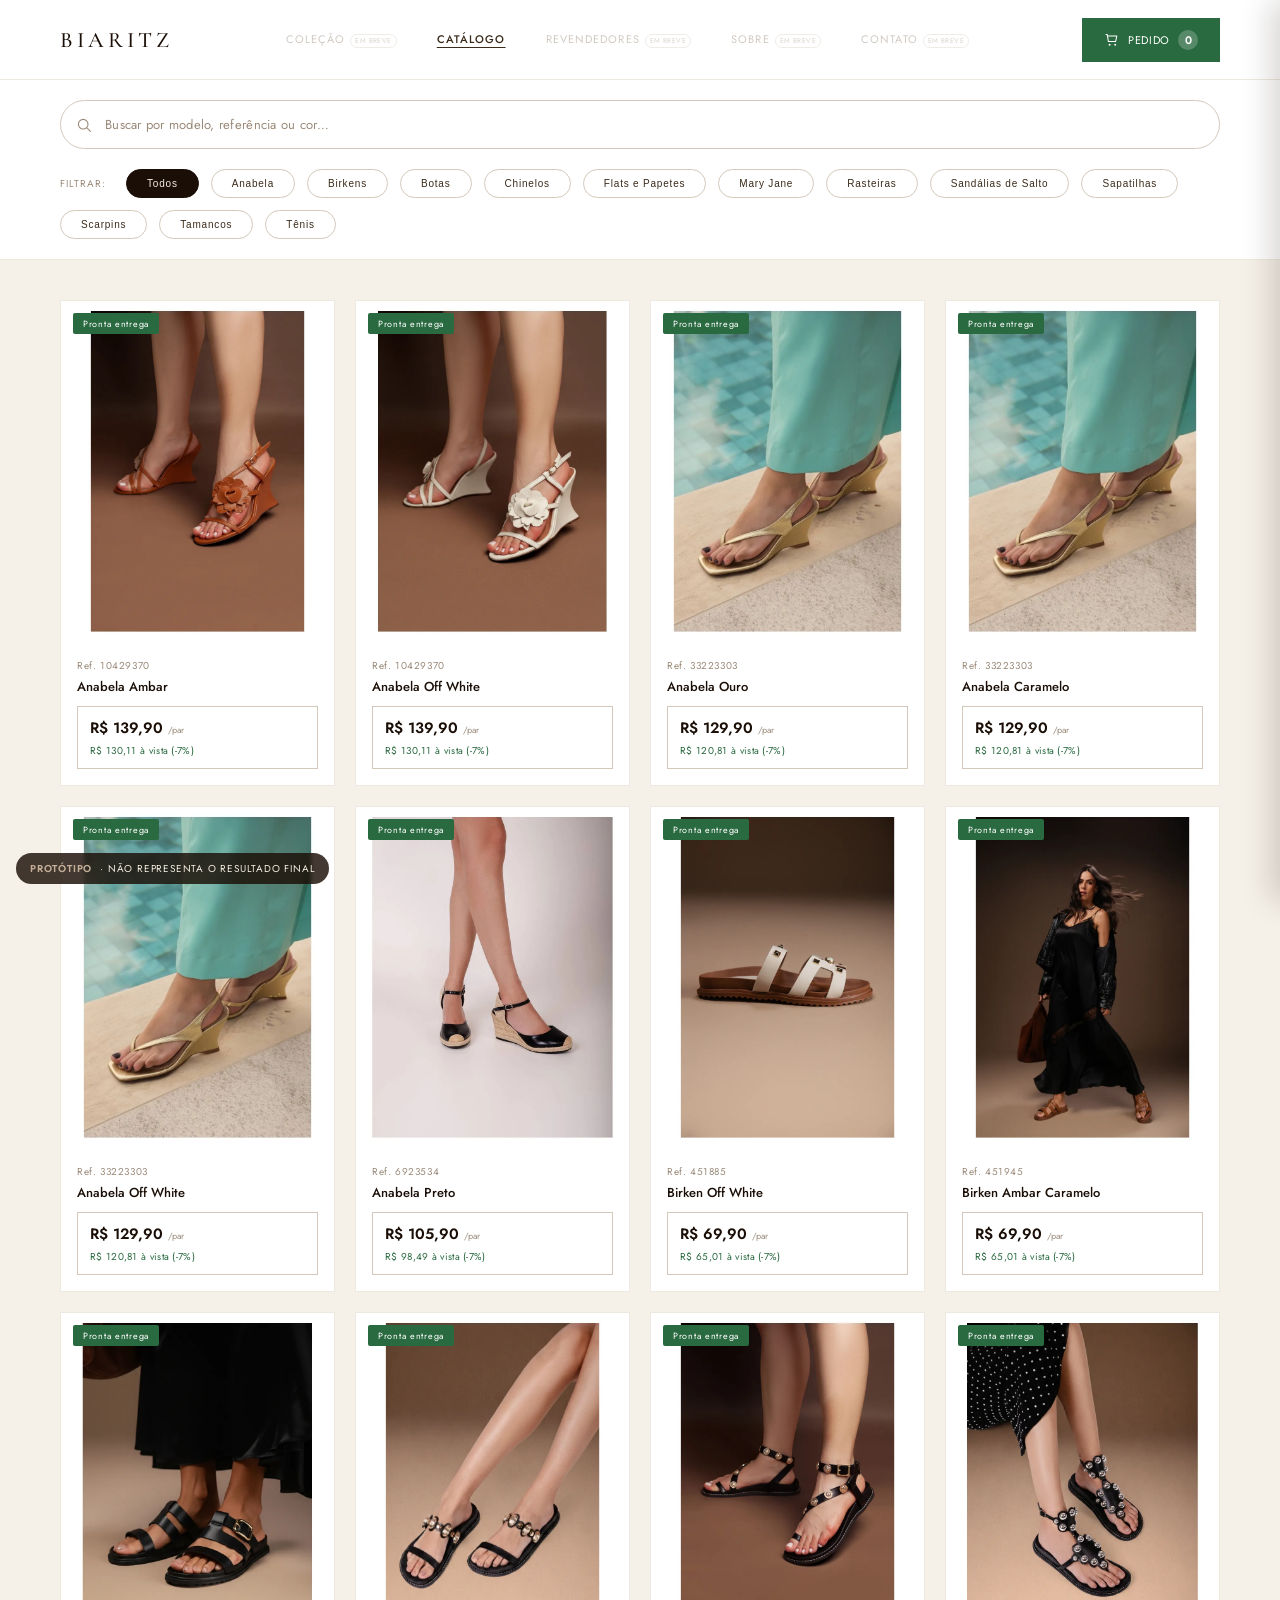
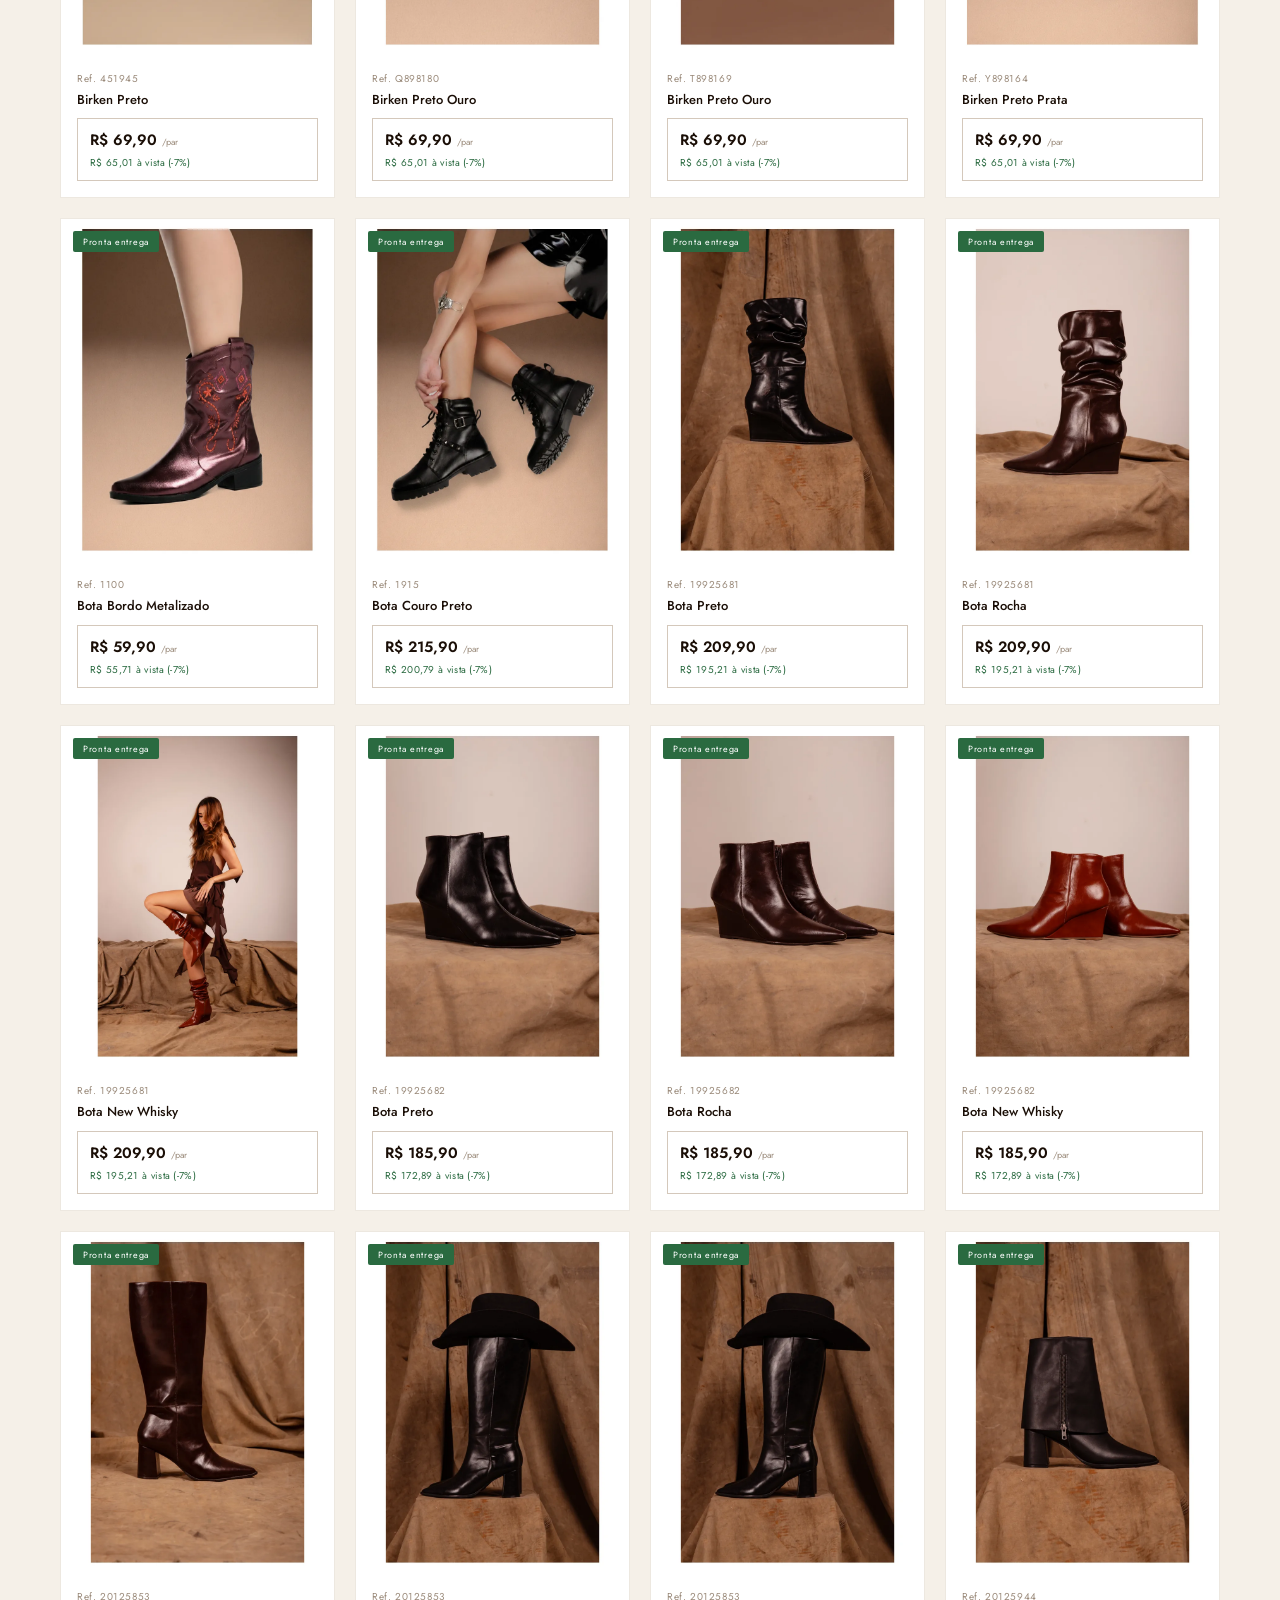
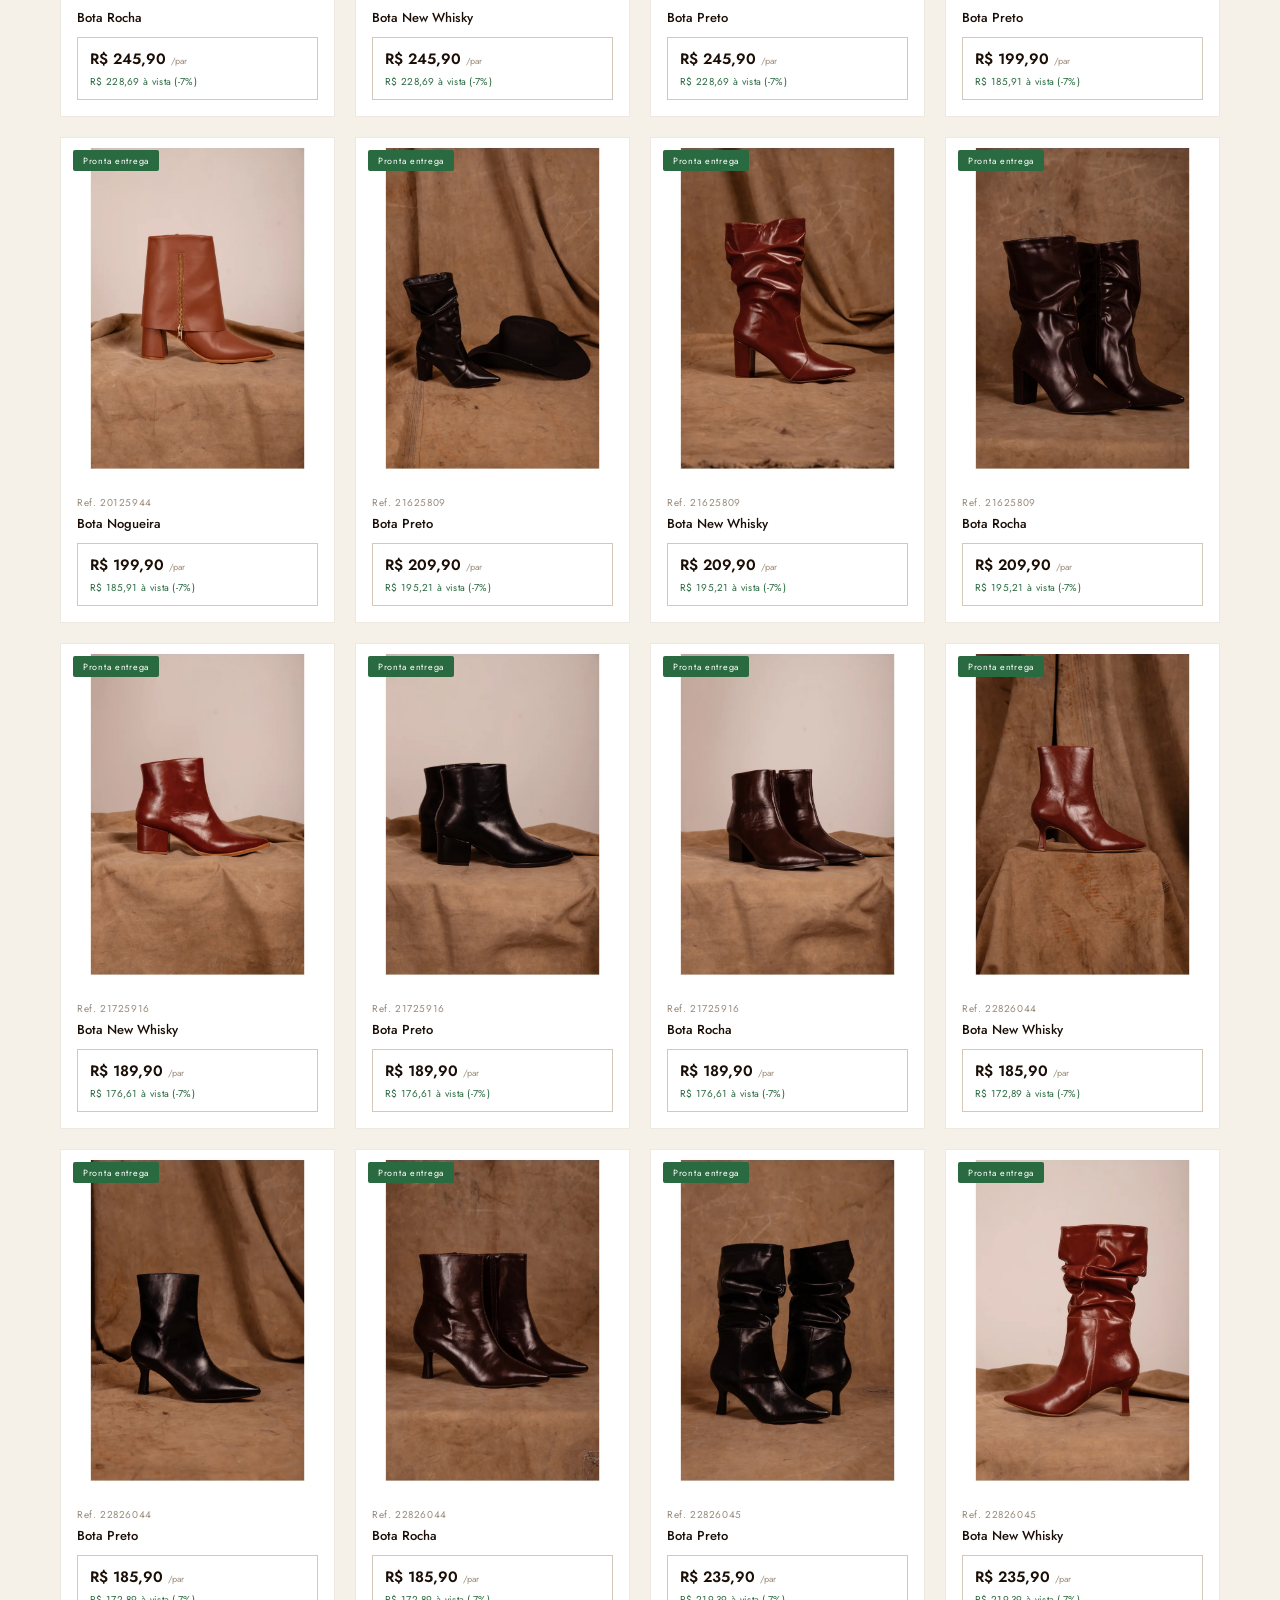
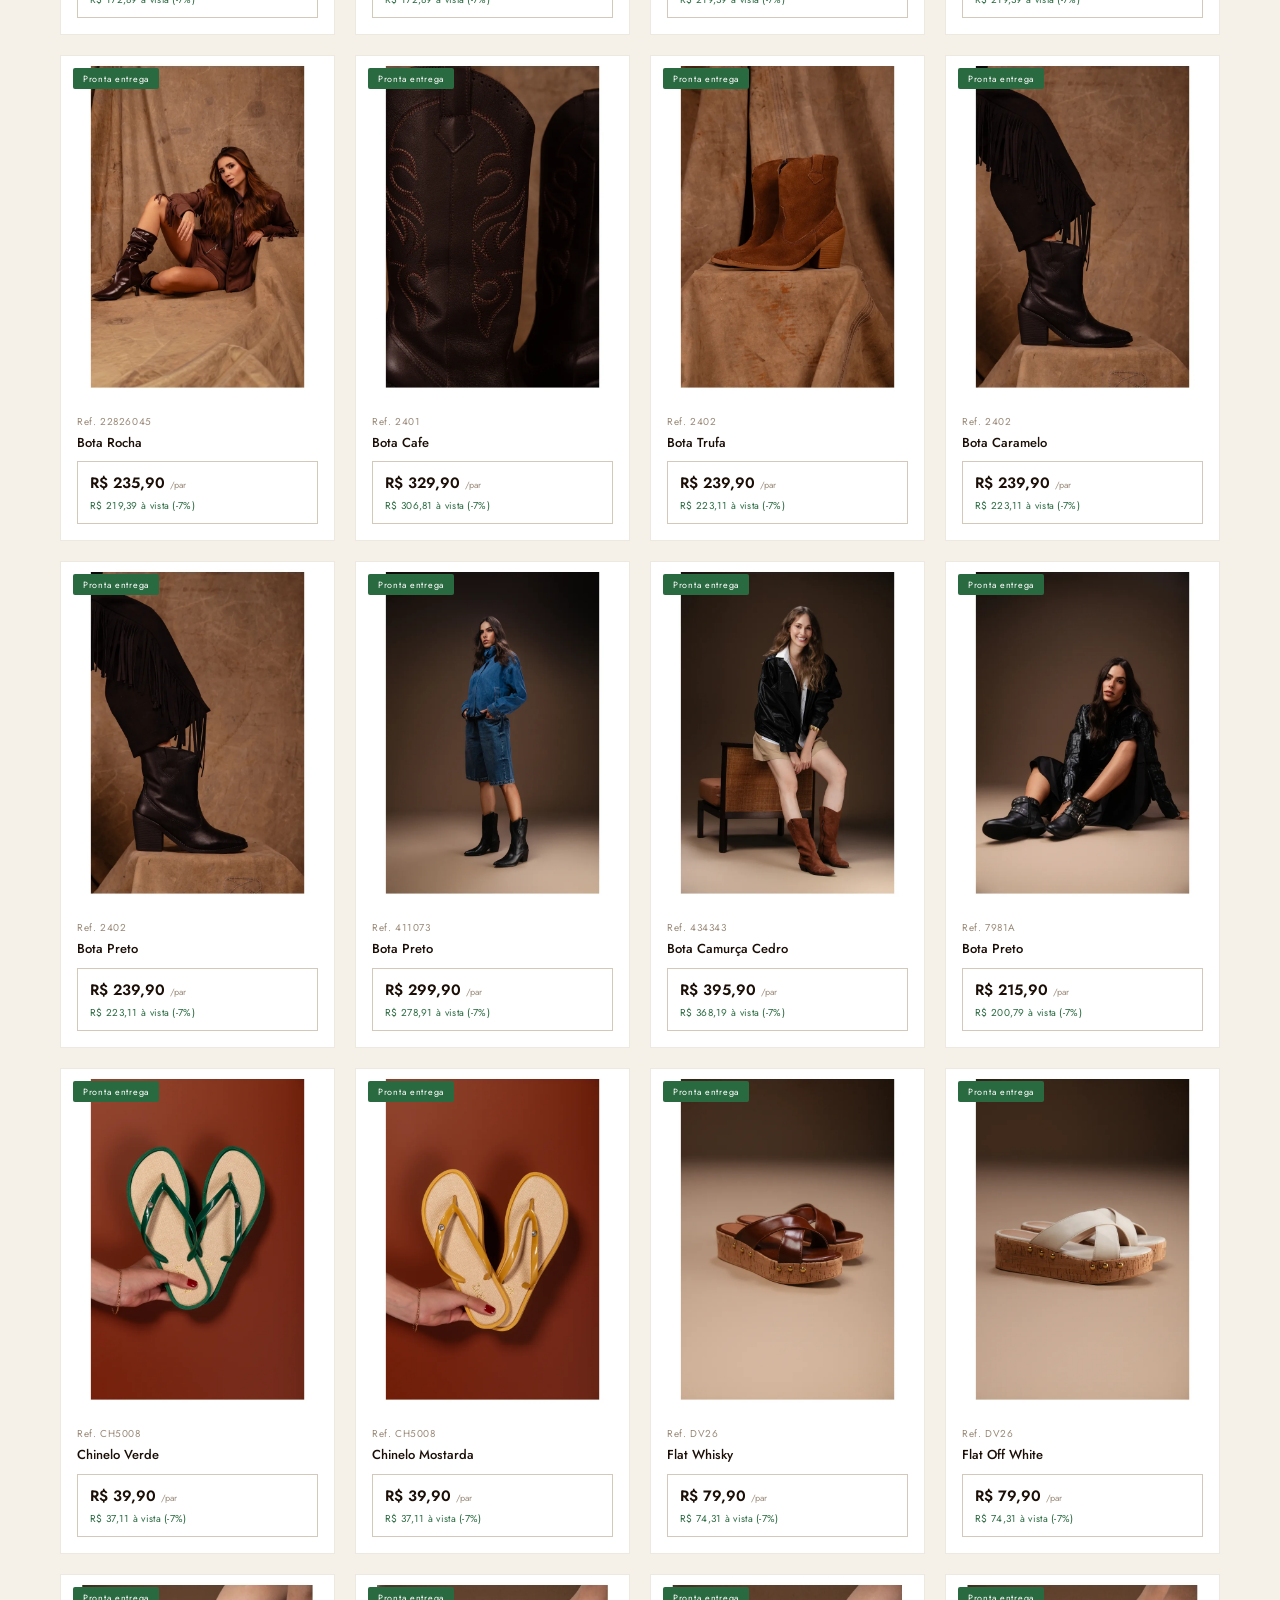
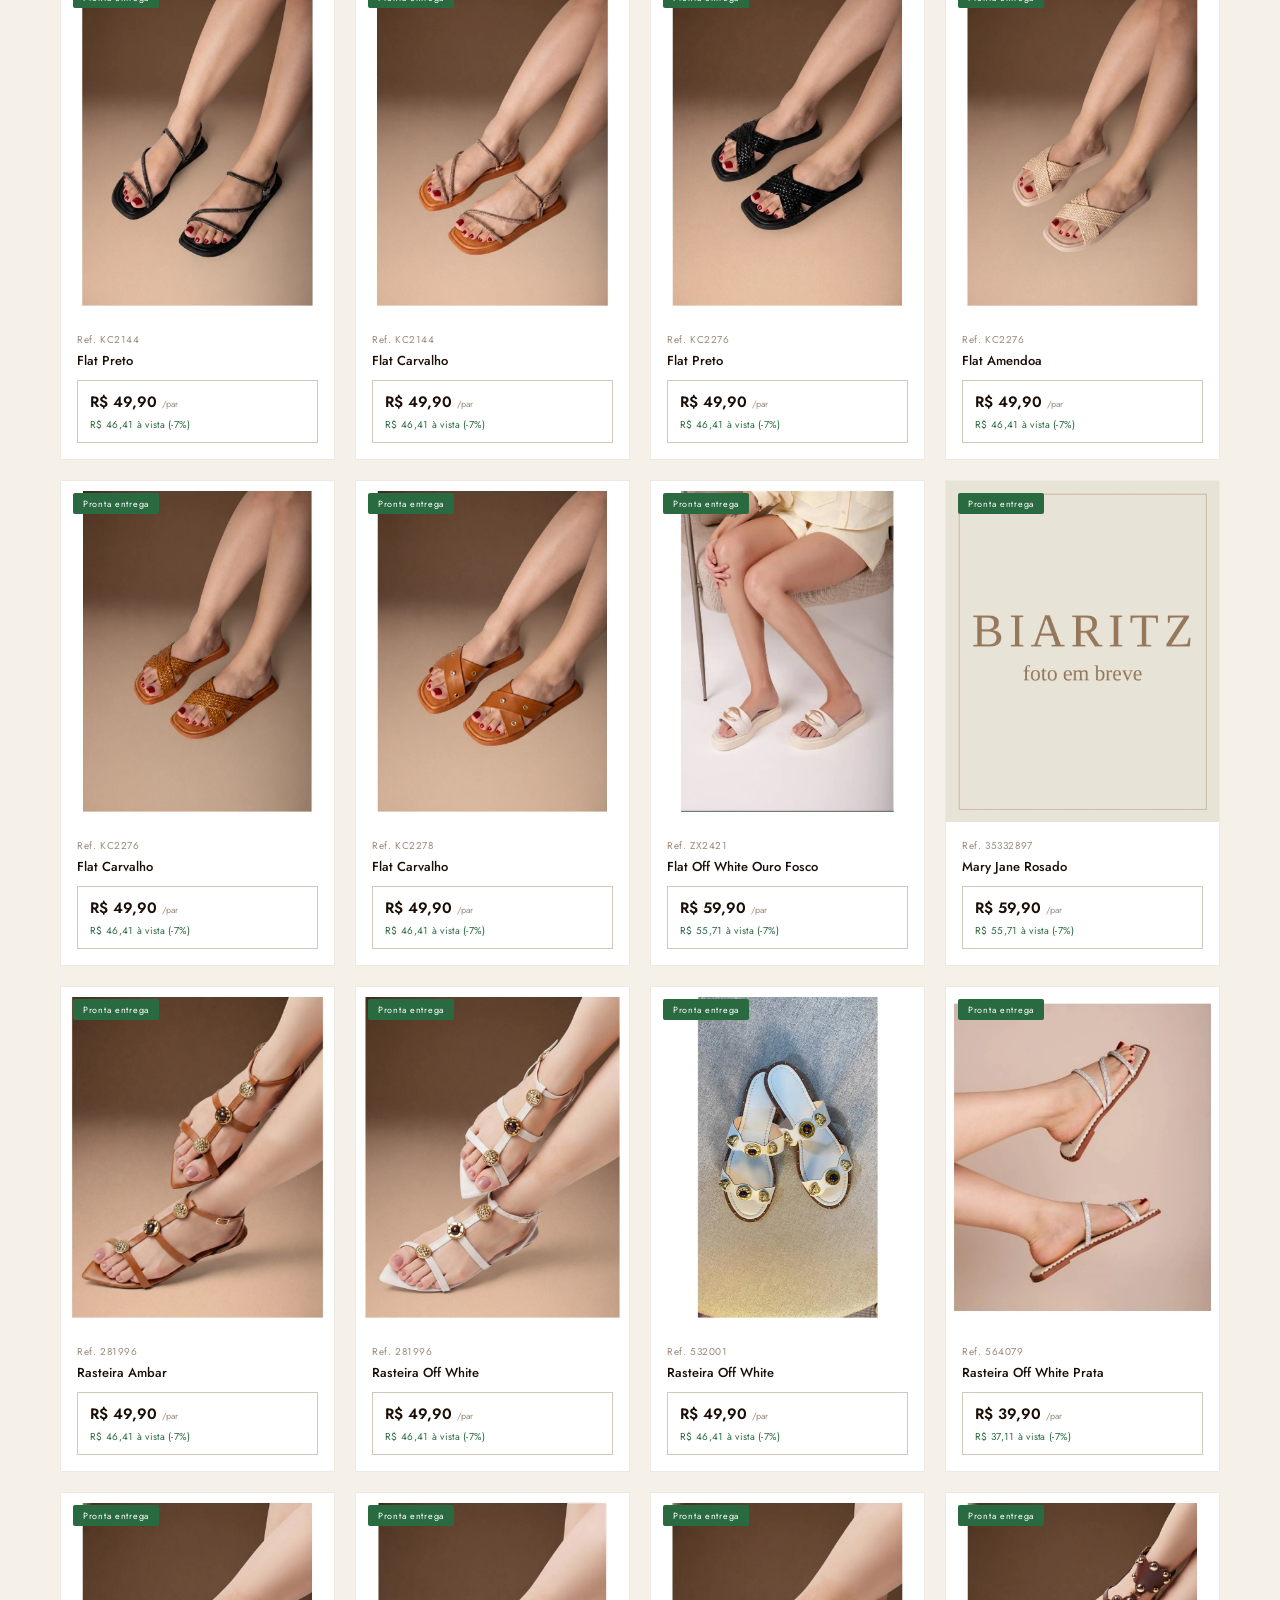
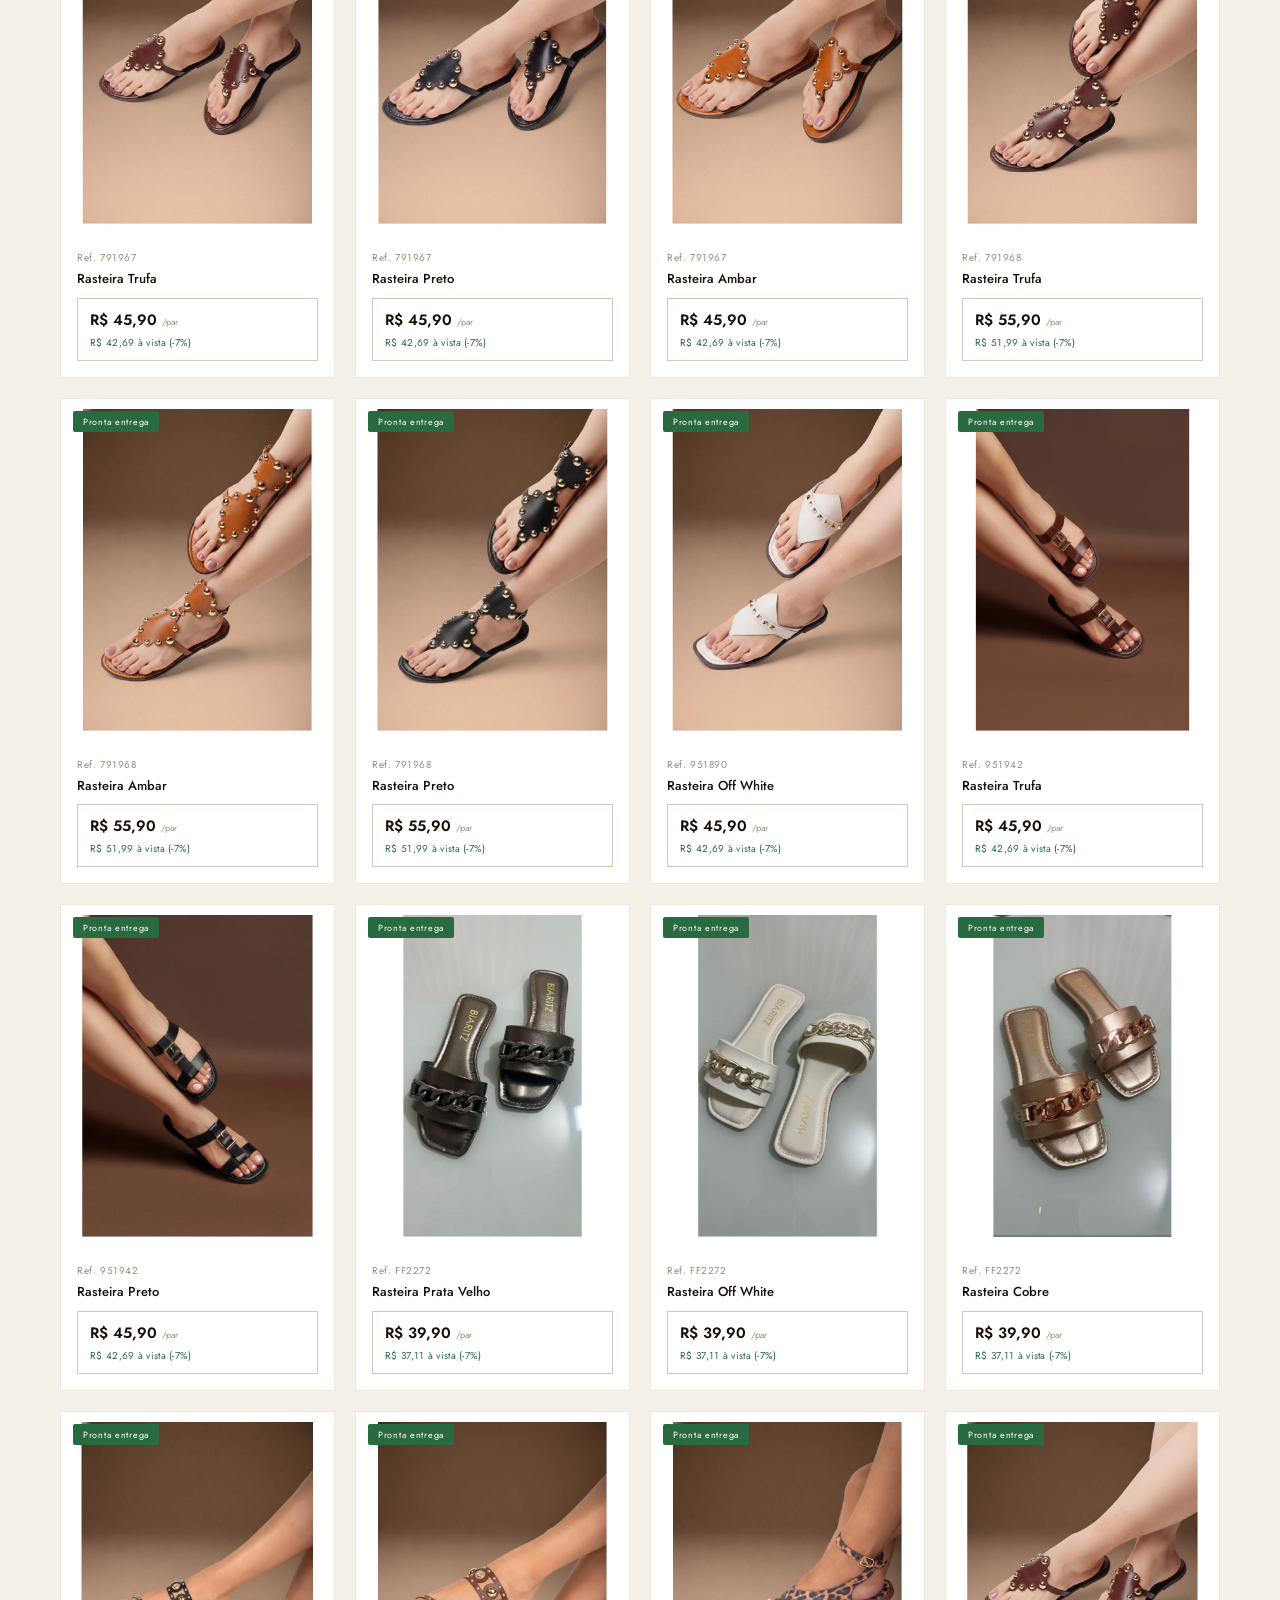
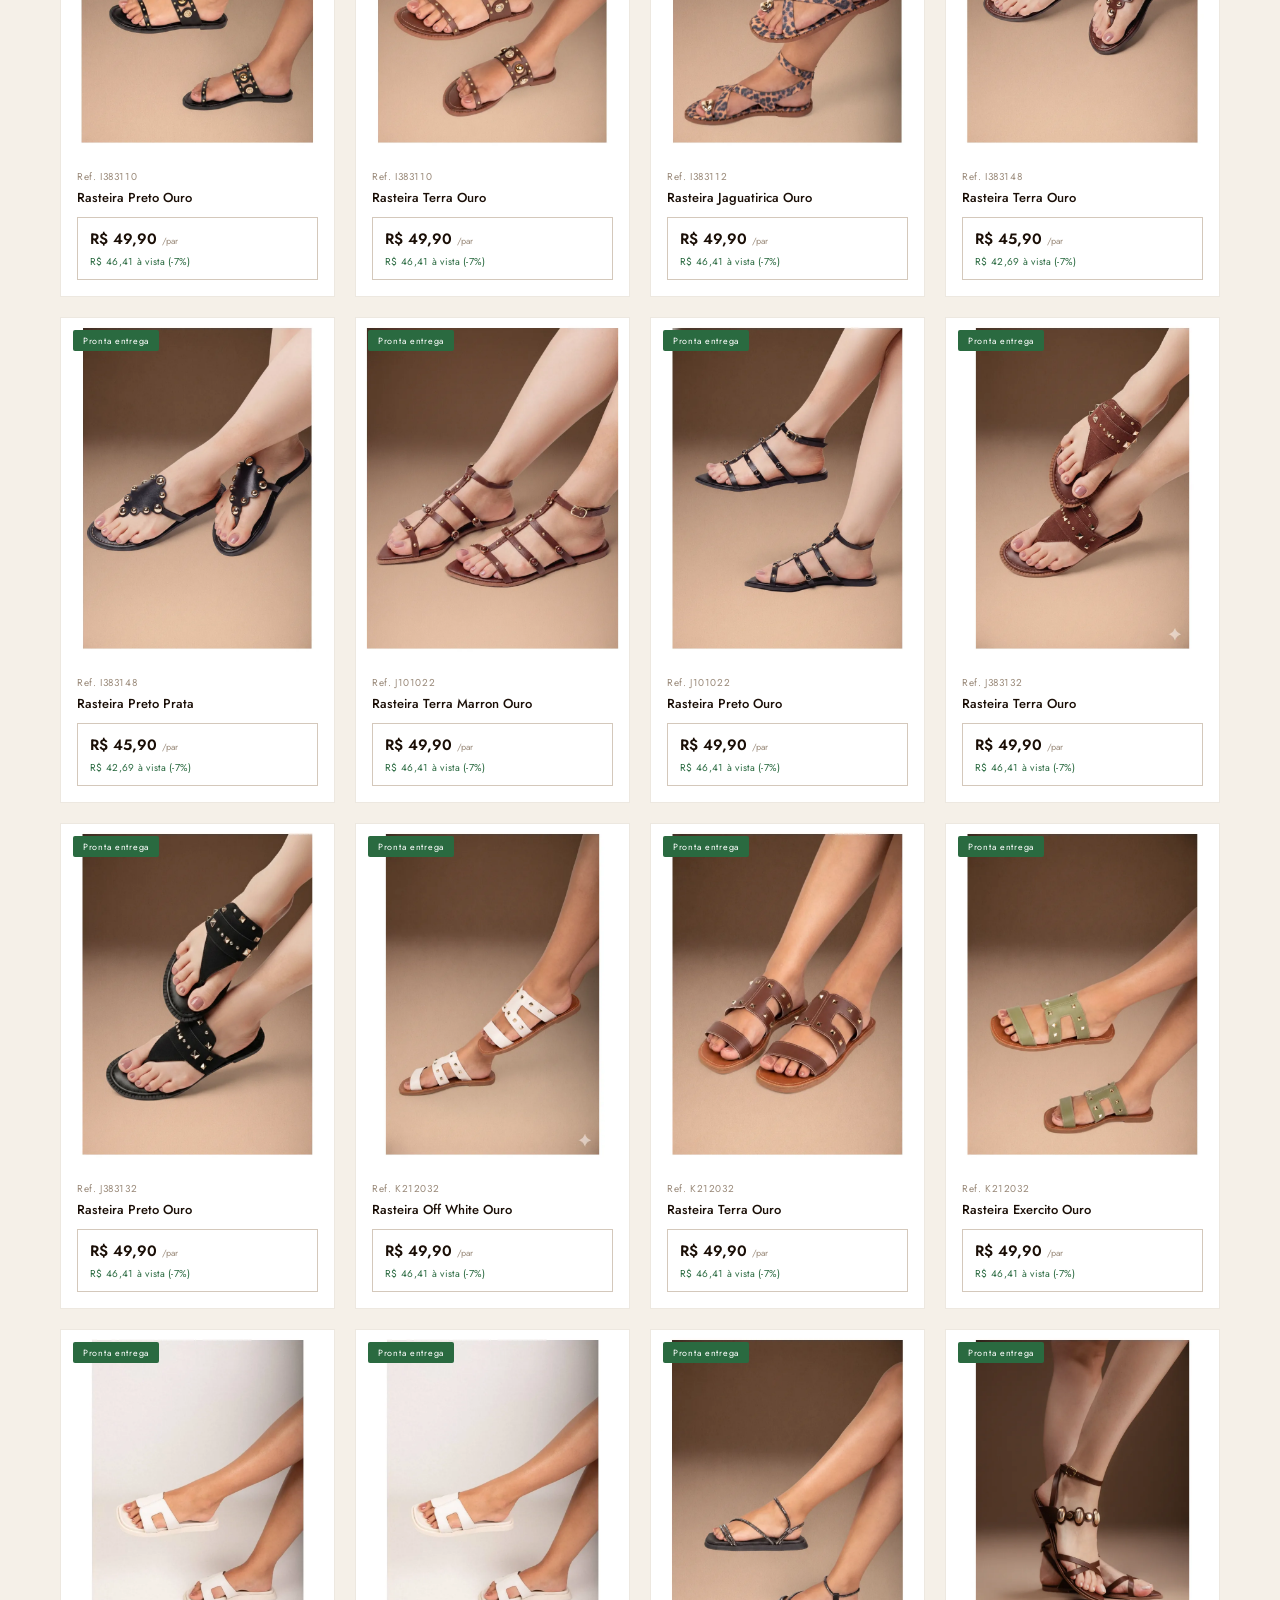
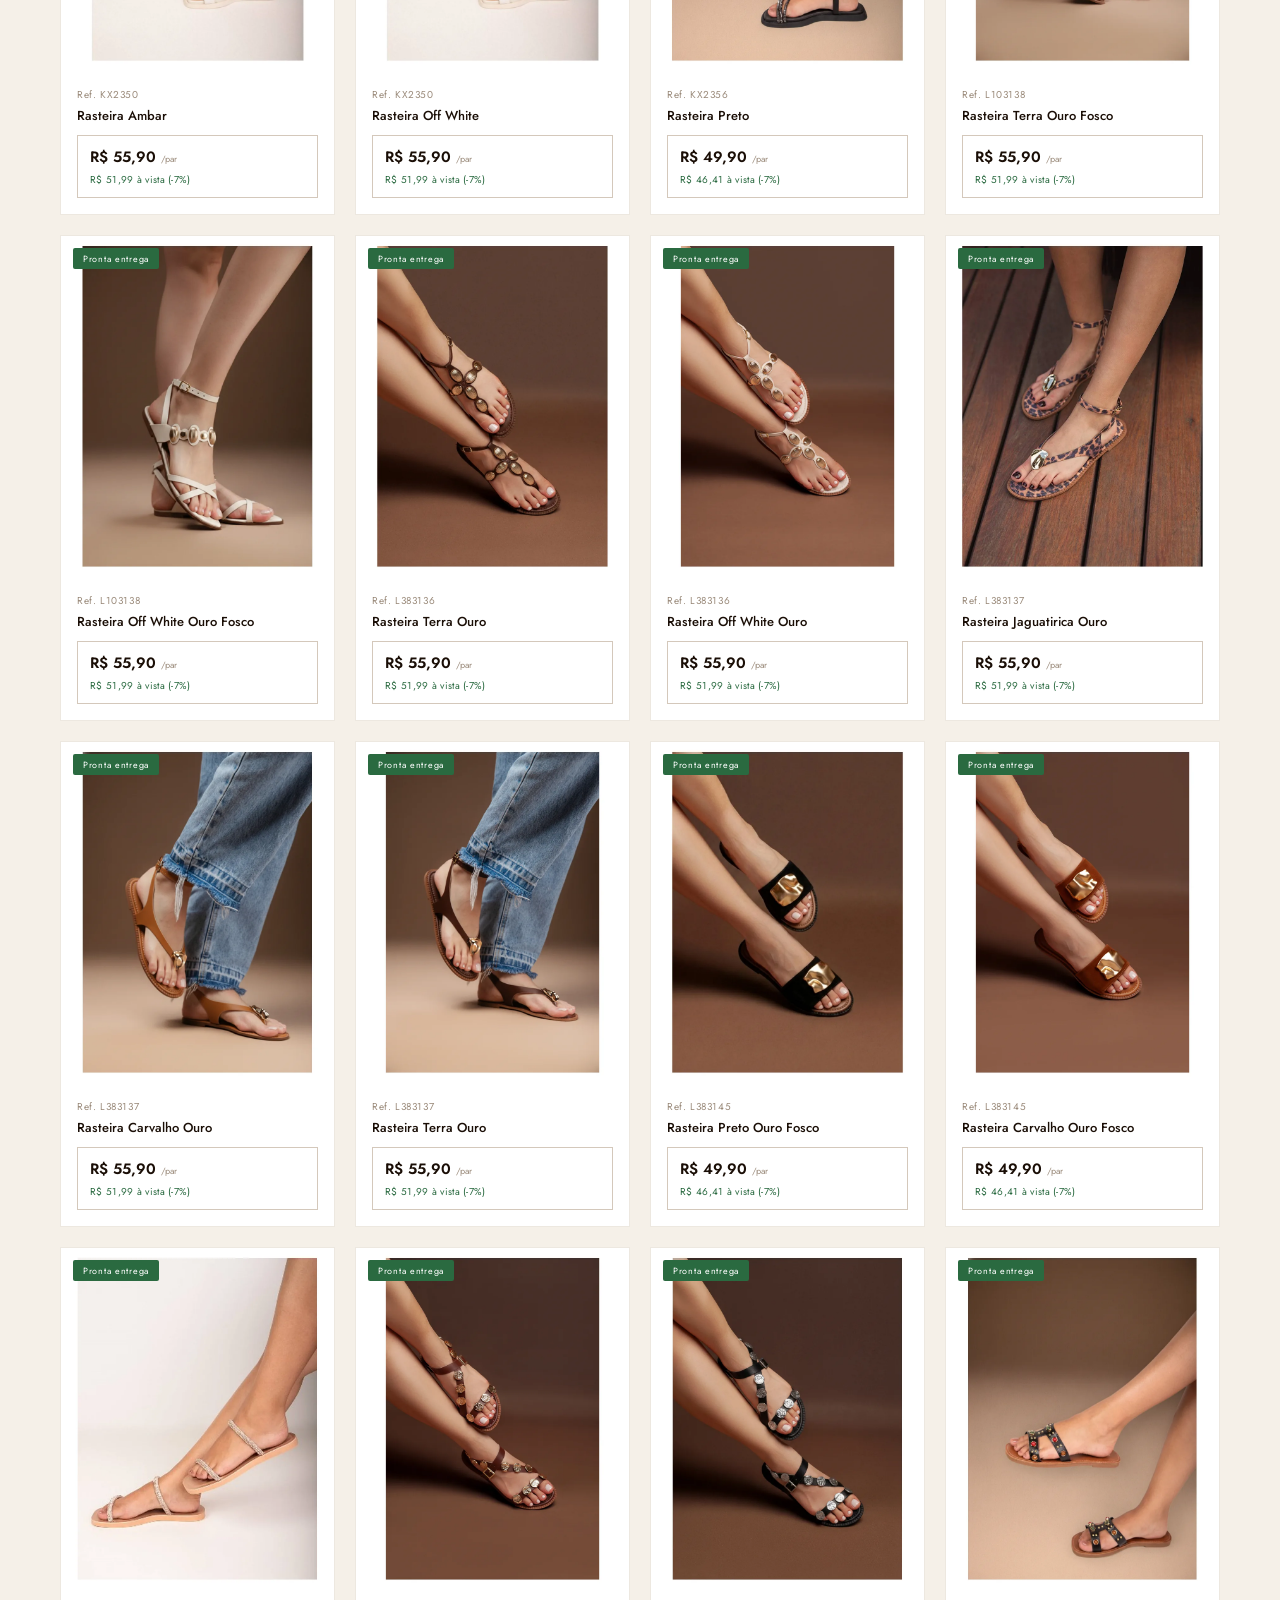
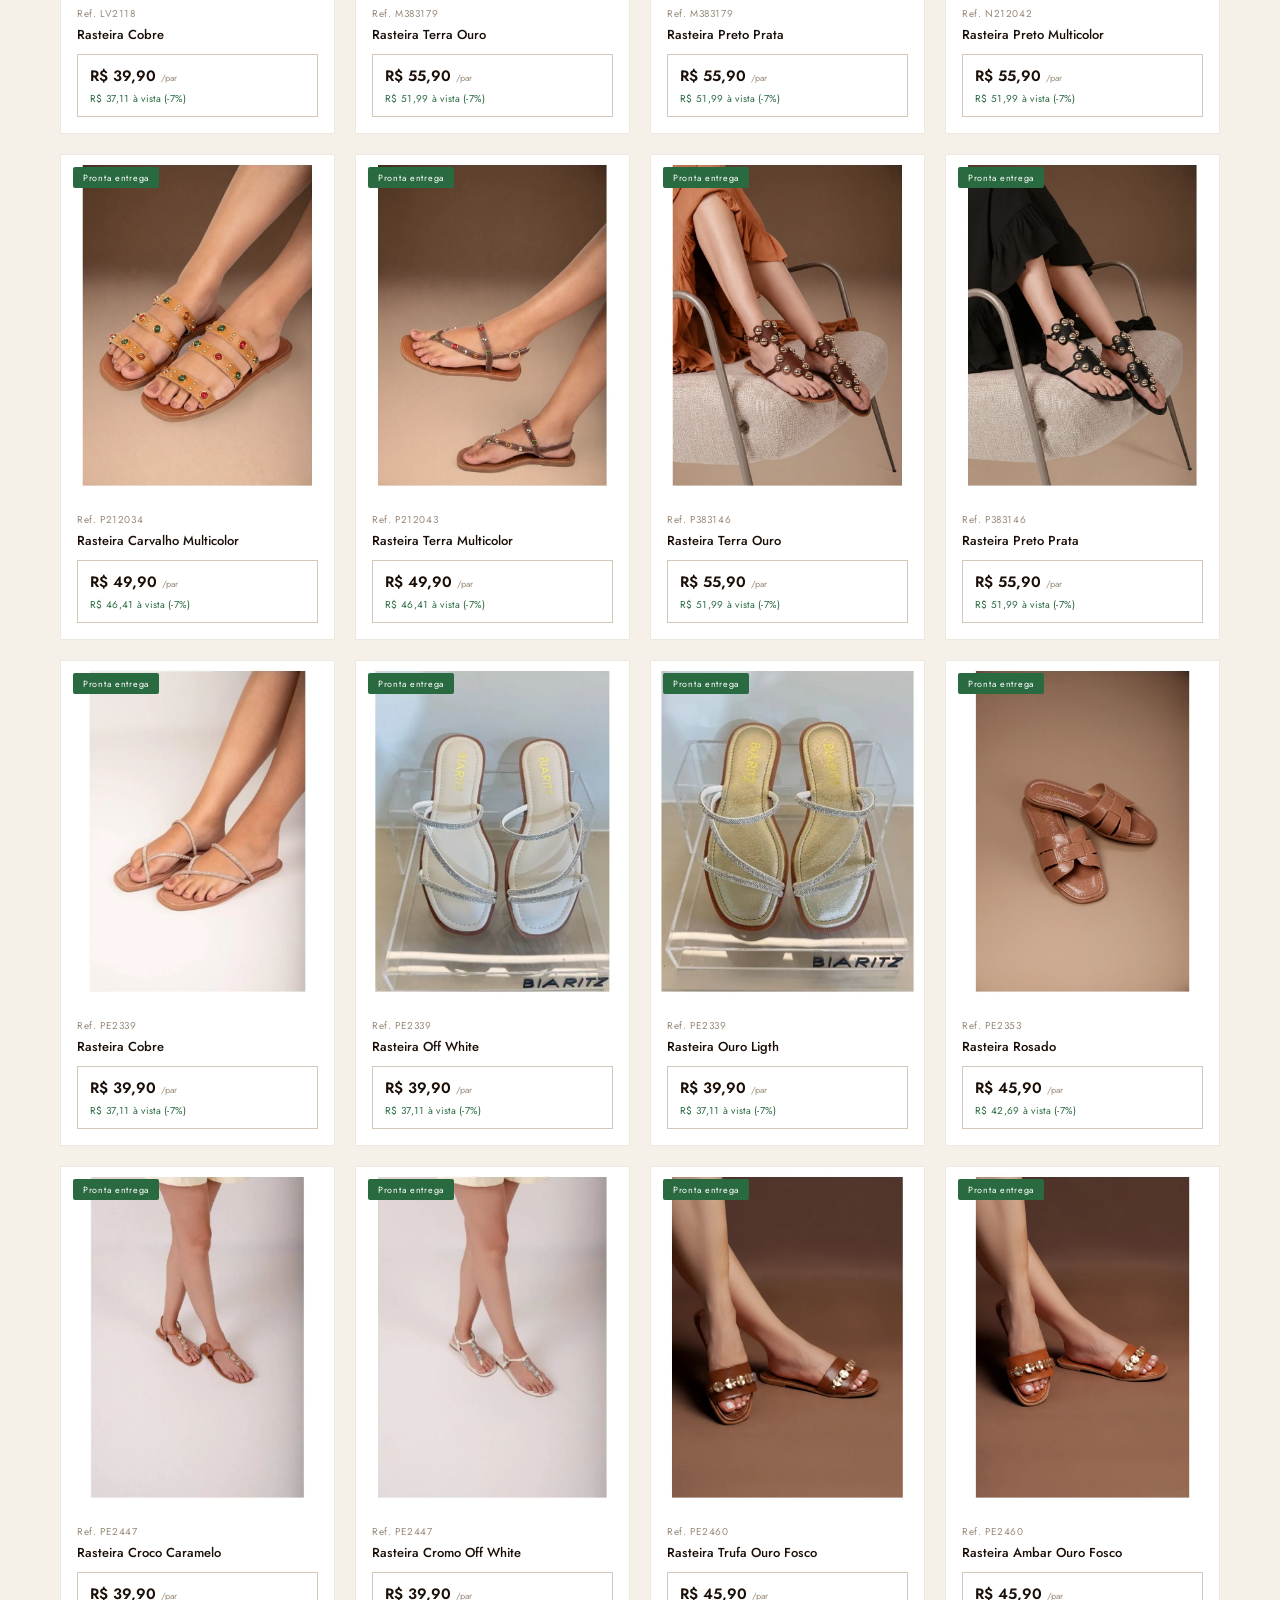
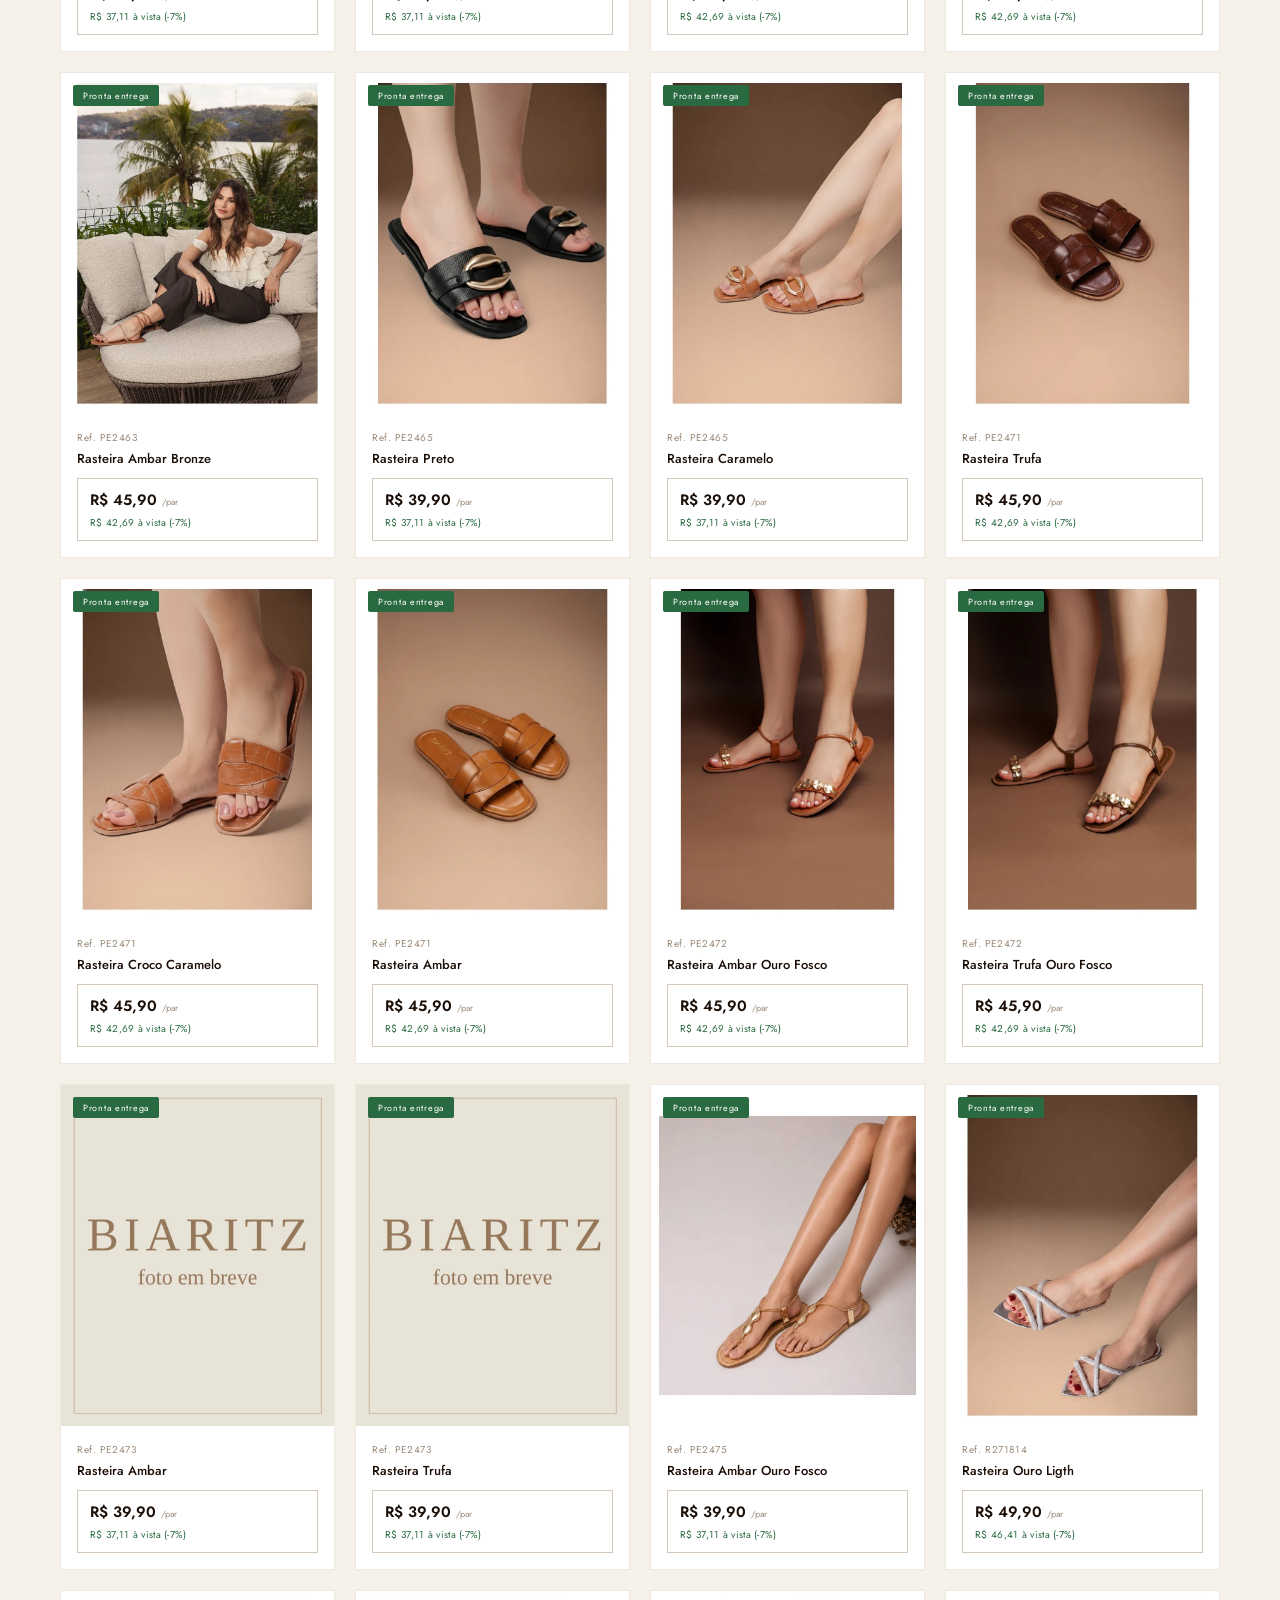
==== site/index.html @ a375ff5c "Adiciona site/ + Cloudflare Worker com publicação via GitHub - site/: catálogo público + painel admi" ====
<!DOCTYPE html>
<html lang="pt-BR">
<head>
  <meta charset="UTF-8">
  <meta name="viewport" content="width=device-width, initial-scale=1.0">
  <title>Biaritz — Catálogo</title>
  <link rel="preconnect" href="https://fonts.googleapis.com">
  <link rel="preconnect" href="https://fonts.gstatic.com" crossorigin>
  <link href="https://fonts.googleapis.com/css2?family=Cormorant+Garamond:wght@400;500;600&family=Jost:wght@300;400;500&display=swap" rel="stylesheet">
  <link rel="stylesheet" href="styles.css">
</head>
<body data-page="catalogo">
  <header class="hdr">
    <div class="brand">BIARITZ</div>
    <nav>
      <a class="off" aria-disabled="true">Coleção</a>
      <a class="active" href="index.html">Catálogo</a>
      <a class="off" aria-disabled="true">Revendedores</a>
      <a class="off" aria-disabled="true">Sobre</a>
      <a class="off" aria-disabled="true">Contato</a>
    </nav>
    <button class="btn-pedido" id="btnPedido">
      <svg width="16" height="16" viewBox="0 0 20 20" fill="none"><path d="M2 3h2l1.5 9h9l1.5-7H5" stroke="currentColor" stroke-width="1.3" stroke-linejoin="round"/><circle cx="7" cy="16" r="1.2" fill="currentColor"/><circle cx="14" cy="16" r="1.2" fill="currentColor"/></svg>
      Pedido <span class="ped-count" id="pedidoCount">0</span>
    </button>
  </header>

  <div class="search-wrap">
    <svg class="search-ico" width="16" height="16" viewBox="0 0 20 20" fill="none"><circle cx="9" cy="9" r="6" stroke="currentColor" stroke-width="1.4"/><path d="M14 14l4 4" stroke="currentColor" stroke-width="1.4" stroke-linecap="round"/></svg>
    <input type="search" id="search" class="search" placeholder="Buscar por modelo, referência ou cor…" autocomplete="off">
  </div>

  <div class="filters-wrap">
    <div class="filters" id="filters"></div>
    <button class="filters-arrow" id="filtersArrow" type="button" aria-label="Ver mais categorias"></button>
  </div>
  <main class="grid" id="grid"></main>
  <div class="aviso">🗔 Grade fechada · a partir de 6 pares · mesmo modelo e cor · pedido mínimo 12 pares</div>

  <script src="app.js"></script>
</body>
</html>
---- site/styles.css ----
/* Biaritz — design system "candlelit" (extraído do Paper) */
:root {
  --ground: #F5F0E8;
  --white: #FFFFFF;
  --alt: #FAF7F3;
  --alt2: #F0ECE4;
  --ink: #1A0E06;
  --t1: #3A2A1A;
  --t2: #5A4A3A;
  --t3: #7A6A5A;
  --muted: #9A8A7A;
  --gold: #C4AE97;
  --line: #EDE8E0;
  --line2: #D4C8BB;
  --green: #2A6A40;
  --amber: #8A6A20;
  --pad: 60px;
  --display: "Cormorant Garamond", Georgia, serif;
  --label: "Jost", system-ui, sans-serif;
}

* { box-sizing: border-box; }
html, body { margin: 0; }
body {
  background: var(--ground);
  color: var(--t1);
  font-family: var(--label);
  font-size: 14px;
  -webkit-font-smoothing: antialiased;
}
a { color: inherit; text-decoration: none; }
img { display: block; }

/* ---------- Header ---------- */
.hdr {
  display: flex; align-items: center; justify-content: space-between;
  height: 80px; padding-inline: var(--pad);
  background: var(--white); border-bottom: 1px solid var(--line);
}
.hdr .brand {
  font-family: var(--display); font-size: 22px; font-weight: 500;
  letter-spacing: 0.18em; color: var(--ink);
}
.hdr nav { display: flex; gap: 40px; }
.hdr nav a {
  font-size: 11px; letter-spacing: 0.1em; text-transform: uppercase; color: var(--t1);
}
.hdr nav a.active { font-weight: 500; text-decoration: underline 1px; text-underline-offset: 4px; }
/* menus ainda não disponíveis no protótipo — claramente desativados */
.hdr nav a.off { color: var(--muted); opacity: .45; pointer-events: none; cursor: default; }
.hdr nav a.off::after { content: "em breve"; display: inline-block; margin-left: 5px;
  font-size: 7px; letter-spacing: .06em; vertical-align: middle; border: 1px solid var(--line2);
  padding: 1px 4px; border-radius: 100px; opacity: .8; }
.btn-pedido {
  display: inline-flex; align-items: center; gap: 8px;
  background: var(--green); color: #fff; border: none; cursor: pointer;
  padding: 12px 22px; font-family: var(--label);
  font-size: 11px; letter-spacing: 0.06em; text-transform: uppercase;
}
.btn-pedido svg { display: block; }
.ped-count {
  display: inline-grid; place-items: center; min-width: 20px; height: 20px;
  padding: 0 6px; border-radius: 100px; background: rgba(255,255,255,.22);
  font-size: 11px; font-weight: 600; letter-spacing: 0;
}

/* ---------- Busca ---------- */
.search-wrap {
  position: relative; display: flex; align-items: center;
  padding: 20px var(--pad) 0; background: var(--white);
}
.search-ico {
  position: absolute; left: calc(var(--pad) + 16px); color: var(--muted); pointer-events: none;
}
.search {
  width: 100%; padding: 14px 18px 14px 44px; border: 1px solid var(--line2);
  border-radius: 100px; background: var(--white); color: var(--ink);
  font-family: inherit; font-size: 13px; letter-spacing: .02em; outline: none;
}
.search::placeholder { color: var(--muted); }
.search:focus { border-color: var(--ink); }
.grid-vazio {
  grid-column: 1 / -1; padding: 48px 0; text-align: center;
  font-size: 13px; font-weight: 300; color: var(--t2);
}

/* ---------- Filtros ---------- */
.filters {
  display: flex; align-items: center; gap: 12px; flex-wrap: wrap;
  padding: 20px var(--pad); background: var(--white); border-bottom: 1px solid var(--line);
}
.filters .lbl {
  font-size: 10px; letter-spacing: 0.1em; text-transform: uppercase; color: var(--muted);
  margin-right: 8px;
}
.pill {
  border: 1px solid var(--line2); border-radius: 100px; padding: 8px 20px;
  font-size: 10px; letter-spacing: 0.08em; color: var(--t1); cursor: pointer;
  background: transparent;
}
.pill.active { background: var(--ink); color: #F5EDE0; border-color: var(--ink); }
.filters-wrap { position: relative; }
.filters-arrow { display: none; }

/* ---------- Grid catálogo ---------- */
.grid {
  display: grid; grid-template-columns: repeat(4, 1fr); gap: 20px;
  padding: 40px var(--pad);
}
.card {
  background: var(--white); border: 1px solid var(--line);
  display: flex; flex-direction: column; position: relative; cursor: pointer;
  transition: box-shadow .15s;
}
.card:hover { box-shadow: 0 6px 24px rgba(26,14,6,.08); }
.card .photo {
  aspect-ratio: 4/5; background: var(--line); overflow: hidden;
}
.card .photo img { width: 100%; height: 100%; object-fit: cover; }
.badge {
  position: absolute; top: 12px; left: 12px; border-radius: 2px;
  padding: 4px 10px; font-size: 9px; letter-spacing: 0.08em; color: #fff;
}
.badge.green { background: var(--green); }
.badge.amber { background: var(--amber); }
.badge.flag { top: auto; bottom: 12px; left: 12px; right: 12px; background: #B23A2E;
  max-width: calc(100% - 24px); white-space: normal; line-height: 1.3; }
.card .body { display: flex; flex-direction: column; gap: 6px; padding: 16px; }
.ref { font-size: 10px; letter-spacing: 0.06em; color: var(--muted); }
.name { font-size: 13px; font-weight: 500; color: var(--ink); line-height: 1.3; }
.grade-line { display: flex; align-items: center; gap: 6px; }
.grade-line .dot { width: 14px; height: 14px; border-radius: 50%; background: var(--gold);
  flex-shrink: 0; border: 1px solid rgba(0,0,0,.15); }
.grade-line span { font-size: 10px; font-weight: 300; color: var(--t2); }
.price {
  margin-top: 4px; padding: 10px 12px; border: 1px solid var(--line2);
  font-size: 12px; color: var(--t1); display: flex; flex-direction: column; gap: 4px;
}
.price-row { display: flex; align-items: baseline; gap: 6px; justify-content: space-between;
  white-space: nowrap; }
.price-row span { font-size: 10px; color: var(--muted); text-transform: uppercase;
  letter-spacing: .06em; white-space: nowrap; }
.price-row b { font-weight: 600; margin-left: auto; white-space: nowrap; }
.price-row small { font-size: 9px; color: var(--muted); white-space: nowrap; }
.price-main { display: flex; align-items: baseline; gap: 5px; }
.price-main b { font-weight: 600; font-size: 15px; color: var(--ink); }
.price-main small { font-size: 9px; color: var(--muted); }
.price-avista { font-size: 10px; color: var(--green); letter-spacing: .03em; }

.aviso {
  display: flex; align-items: center; gap: 10px; margin: 8px var(--pad) 40px;
  padding: 14px 20px; background: var(--alt2); border: 1px solid var(--line2);
  font-size: 11px; font-weight: 300; color: var(--t2); letter-spacing: .03em;
}

/* ---------- Produto ---------- */
.crumb { padding: 16px var(--pad); background: var(--white); border-bottom: 1px solid var(--line);
  font-size: 11px; font-weight: 300; color: var(--t3); }
.product { display: flex; gap: 80px; padding: 48px var(--pad); background: var(--white); }
.gallery { width: 520px; flex-shrink: 0; display: flex; flex-direction: column; gap: 16px; }
.gallery .main {
  aspect-ratio: 4/5; background: var(--line); position: relative; overflow: hidden;
}
.gallery .main img { width: 100%; height: 100%; object-fit: contain; }
.thumbs { display: flex; gap: 12px; }
.thumb {
  width: 100px; height: 100px; background: var(--line); border: 1px solid var(--line2);
  overflow: hidden; cursor: pointer;
}
.thumb.active { border: 2px solid var(--ink); }
.thumb img { width: 100%; height: 100%; object-fit: cover; }

.info { flex: 1; display: flex; flex-direction: column; gap: 28px; padding-top: 8px; }
.info .meta { display: flex; align-items: center; gap: 8px; font-size: 10px;
  letter-spacing: .06em; color: var(--muted); }
.info h1 { margin: 0; font-family: var(--display); font-size: 42px; font-weight: 500;
  line-height: 1.1; color: var(--ink); }
.section-lbl { font-size: 9px; font-weight: 500; letter-spacing: 0.18em;
  text-transform: uppercase; color: var(--t2); }
.cor-tag { margin-top: 10px; display: inline-flex; align-items: center; gap: 8px;
  border: 1px solid var(--line2); padding: 8px 16px; font-size: 13px; color: var(--ink);
  background: var(--alt); }
.cor-dot { width: 16px; height: 16px; border-radius: 50%; border: 1px solid rgba(0,0,0,.15);
  flex-shrink: 0; }
.gprice { font-size: 12px; color: var(--ink); font-weight: 500; margin-top: 2px; }

/* Categoria (pill) */
.cat-pill { display: inline-block; margin: 4px 0 8px; padding: 7px 14px;
  border: 1px solid var(--line2); background: transparent; color: var(--t3);
  font-size: 11px; letter-spacing: .02em; }

/* Especificações (ficha horizontal, tons quentes candlelit) */
.spec-lbl { color: var(--t3); }
.ficha { display: flex; margin-top: 12px; background: var(--alt);
  border: 1px solid var(--line2); }
.ficha-col { flex: 1; padding: 16px 18px; border-left: 1px solid var(--line2);
  display: flex; flex-direction: column; gap: 8px; min-width: 0; }
.ficha-col:first-child { border-left: none; }
.ficha-col dt { margin: 0; font-size: 10px; letter-spacing: .12em; text-transform: uppercase;
  color: var(--t3); }
.ficha-col dd { margin: 0; font-size: 14px; color: var(--ink);
  display: inline-flex; align-items: center; gap: 7px; }
.ficha-col dd.pend { font-style: italic; color: var(--t3); }
@media (max-width: 640px) {
  .ficha { flex-wrap: wrap; }
  .ficha-col { flex: 1 1 50%; border-top: 1px solid var(--line2); }
  .ficha-col:nth-child(-n+2) { border-top: none; }
  .ficha-col:nth-child(odd) { border-left: none; }
}

/* Grades */
.grades { display: flex; flex-direction: column; gap: 12px; }
.grade {
  position: relative;
  display: flex; align-items: center; gap: 24px;
  border: 1px solid var(--line2); padding: 18px 20px; cursor: pointer; background: var(--alt);
}
.grade.on { border-color: var(--ink); background: var(--white); }
.grade .ginfo { flex: 1; display: flex; flex-direction: column; gap: 8px; text-align: left; }
.grade .gname { font-size: 14px; font-weight: 500; color: var(--ink); }
.grade .gsub { font-size: 10px; font-weight: 300; color: var(--t3); }
.grade .gsizes { display: flex; flex-wrap: wrap; gap: 4px; margin-top: 2px; }
.grade .gsize {
  display: flex; flex-direction: column; align-items: center; gap: 2px;
  border: 1px solid var(--line2); background: var(--white); padding: 5px 8px; min-width: 34px;
}
.grade .gsize .gn { font-size: 13px; font-weight: 500; color: var(--ink); line-height: 1; }
.grade .gsize .gp { font-size: 8px; font-weight: 300; color: var(--t3); line-height: 1; }
.grade-badge {
  position: absolute; top: 0; left: 0;
  background: var(--ink); color: #fff; font-size: 8px; font-weight: 500;
  letter-spacing: .12em; text-transform: uppercase; padding: 3px 8px;
}
.qty { display: flex; align-items: center; gap: 12px; flex-shrink: 0; }
.qty button {
  width: 28px; height: 28px; border: 1px solid var(--line2); background: var(--white);
  font-size: 16px; cursor: pointer; color: var(--t1); line-height: 1;
}
.qty .n { min-width: 18px; text-align: center; font-size: 13px; }
.grade .gprice-box { flex-shrink: 0; min-width: 110px; text-align: right; }
.grade .gprice-box .gtotal { font-size: 15px; font-weight: 500; color: var(--ink); }
.grade .gprice-box .gper { font-size: 10px; color: var(--t2); margin-top: 2px; }

/* Carrinho / resumo produto */
.order {
  background: var(--alt); border: 1px solid var(--line); padding: 24px;
  display: flex; flex-direction: column; gap: 12px;
}
.order .total-avista { min-height: 15px; }
.order .total-row { display: flex; align-items: baseline; justify-content: space-between; }
.order .total-row .k { font-size: 11px; letter-spacing: .12em; text-transform: uppercase; color: var(--t2); }
.order .total-row .v { font-family: var(--display); font-size: 24px; color: var(--ink); }
.order .total-avista { font-size: 12px; color: var(--green); text-align: right; }
.order .pares { font-size: 11px; color: var(--t3); }
.btn-wa {
  display: flex; align-items: center; justify-content: center; gap: 10px;
  background: var(--green); color: #fff; padding: 16px; cursor: pointer;
  font-size: 11px; letter-spacing: 0.1em; text-transform: uppercase; border: none; width: 100%;
}
.btn-wa:disabled { opacity: .45; cursor: not-allowed; }
.btn-add {
  background: var(--ink); color: #F5EDE0; padding: 14px; cursor: pointer; border: none;
  font-size: 11px; letter-spacing: 0.1em; text-transform: uppercase; width: 100%;
}
.add-aviso { margin-top: 8px; padding: 10px 12px; font-size: 11px; color: var(--amber);
  background: var(--alt2); border: 1px solid var(--line2); text-align: center; }
.add-aviso[hidden] { display: none; }
.facts { display: flex; flex-direction: column; gap: 10px; }
.fact { display: flex; align-items: center; gap: 10px; font-size: 13px; font-weight: 300;
  color: var(--t2); }

/* ---------- Sugestões (produto) ---------- */
.sugestoes {
  padding: 8px var(--pad) 56px; background: var(--white); border-top: 1px solid var(--line);
}
.sugestoes[hidden] { display: none; }
.sug-head {
  font-family: var(--display); font-size: 26px; font-weight: 500; color: var(--ink);
  margin: 32px 0 20px;
}
.sug-grid { display: grid; grid-template-columns: repeat(4, 1fr); gap: 20px; }

/* Drawer "Meu pedido" */
.ped-overlay {
  position: fixed; inset: 0; z-index: 40; background: rgba(26,14,6,.45);
  opacity: 0; visibility: hidden; transition: opacity .25s;
}
.ped-drawer {
  position: fixed; top: 0; right: 0; bottom: 0; z-index: 41; width: 400px; max-width: 92vw;
  background: var(--ground); display: flex; flex-direction: column;
  transform: translateX(100%); transition: transform .28s; box-shadow: -8px 0 30px rgba(26,14,6,.18);
}
body.ped-open .ped-overlay { opacity: 1; visibility: visible; }
body.ped-open .ped-drawer { transform: translateX(0); }

.ped-head { display: flex; align-items: center; justify-content: space-between;
  padding: 22px 24px; background: var(--white); border-bottom: 1px solid var(--line); }
.ped-title { font-family: var(--display); font-size: 22px; color: var(--ink); }
.ped-mod { font-size: 11px; color: var(--muted); letter-spacing: .04em; margin-top: 2px; }
.ped-close { background: none; border: none; font-size: 26px; line-height: 1; color: var(--t3);
  cursor: pointer; }

.ped-list { flex: 1; overflow-y: auto; padding: 12px 16px; }
.ped-vazio { color: var(--muted); font-size: 13px; text-align: center; padding: 40px 0; }
.ped-item { display: flex; gap: 12px; padding: 14px 8px; border-bottom: 1px solid var(--line); }
.ped-item img { width: 56px; height: 70px; object-fit: cover; background: var(--line);
  flex-shrink: 0; }
.pi-main { flex: 1; min-width: 0; }
.pi-name { font-size: 13px; font-weight: 500; color: var(--ink); }
.pi-sub { font-size: 10px; color: var(--muted); letter-spacing: .04em; margin: 2px 0 8px; }
.pi-qty { display: flex; align-items: center; gap: 8px; }
.pi-qty button { width: 26px; height: 26px; border: 1px solid var(--line2); background: var(--white);
  font-size: 15px; line-height: 1; color: var(--t1); cursor: pointer; }
.pi-n { min-width: 16px; text-align: center; font-size: 13px; }
.pi-pares { font-size: 10px; color: var(--t3); margin-left: 4px; }
.pi-x { background: none; border: none; font-size: 18px; color: var(--muted); cursor: pointer;
  align-self: flex-start; line-height: 1; }

.frete { padding: 14px 24px; background: var(--alt); border-top: 1px solid var(--line); }
.frete-msg { font-size: 12px; color: var(--t2); margin-bottom: 8px; }
.frete-msg b { color: var(--ink); font-weight: 600; }
.frete-bar { height: 6px; background: var(--line2); overflow: hidden; }
.frete-bar span { display: block; height: 100%; background: var(--green);
  transition: width .4s ease; }

.ped-foot { background: var(--white); border-top: 1px solid var(--line); padding: 18px 24px;
  display: flex; flex-direction: column; gap: 8px; }
.ped-tot { display: flex; justify-content: space-between; font-size: 13px; color: var(--t2); }
.ped-tot b { color: var(--ink); }
.ped-valor { padding-top: 8px; border-top: 1px solid var(--line); font-size: 14px; }
.ped-valor b { font-family: var(--display); font-size: 20px; }
.ped-avista { font-size: 12px; color: var(--green); }
.ped-avista b { color: var(--green); }
.ped-foot .btn-wa { margin-top: 8px; }
.ped-foot .btn-wa + .btn-wa { margin-top: 10px; }
.btn-wa.off { background: var(--line2); pointer-events: none; }
.btn-continuar {
  margin-top: 8px; width: 100%; padding: 15px; cursor: pointer;
  background: transparent; color: var(--t1); border: 1px solid var(--line2);
  font-family: var(--label); font-size: 11px; letter-spacing: 0.1em; text-transform: uppercase;
}
.btn-continuar:hover { background: var(--alt2); }

/* Marca d'água de protótipo */
#proto-wm {
  position: fixed; left: 16px; bottom: 16px; z-index: 60;
  background: rgba(26,14,6,.82); color: #F5EDE0; padding: 8px 14px; border-radius: 100px;
  font-family: var(--label); font-size: 10px; letter-spacing: .08em; text-transform: uppercase;
  display: flex; align-items: center; gap: 8px; pointer-events: none; backdrop-filter: blur(2px);
}
#proto-wm b { color: var(--gold); font-weight: 600; }
@media (max-width: 520px){ #proto-wm { font-size: 9px; left: 8px; bottom: 8px; } }

/* ---------- Responsivo ---------- */
@media (max-width: 960px) {
  :root { --pad: 20px; }
  .hdr nav { display: none; }
  .grid { grid-template-columns: repeat(2, 1fr); gap: 12px; }
  .sug-grid { grid-template-columns: repeat(2, 1fr); gap: 12px; }
  .sug-head { font-size: 22px; }
  .product { flex-direction: column; gap: 28px; padding: 28px var(--pad); }
  .gallery { width: 100%; }
  .gallery .main { aspect-ratio: 4/5; }
  .info h1 { font-size: 32px; }
}
@media (max-width: 520px) {
  .grid { grid-template-columns: 1fr 1fr; gap: 10px; }
  .sug-grid { grid-template-columns: 1fr 1fr; gap: 10px; }
  .card .body { padding: 12px; gap: 5px; }
  .price { padding: 8px 9px; gap: 3px; }
  .price-row { gap: 4px; }
  .price-row span { font-size: 8px; letter-spacing: .02em; }
  .price-row b { font-size: 11px; }
  .price-row small { font-size: 8px; }
  .name { font-size: 12px; }
  .filters {
    flex-wrap: nowrap; overflow-x: auto; -webkit-overflow-scrolling: touch;
    scrollbar-width: none; gap: 8px; padding-right: 40px;
  }
  .filters::-webkit-scrollbar { display: none; }
  .filters .lbl { flex-shrink: 0; }
  .filters .pill { flex-shrink: 0; }
  .filters-arrow {
    display: flex; align-items: center; justify-content: flex-end;
    position: absolute; top: 0; right: 0; bottom: 0; width: 48px;
    pointer-events: auto; cursor: pointer; border: 0; margin: 0; padding: 0 4px 0 0;
    background: linear-gradient(to right, transparent, var(--white) 55%);
    transition: opacity 0.25s ease;
  }
  .filters-arrow::after {
    content: "›"; display: flex; align-items: center; justify-content: center;
    width: 28px; height: 28px; border-radius: 50%;
    font-size: 22px; line-height: 1; color: var(--ink);
    padding-bottom: 3px;  /* corrige peso visual do glifo, centra na vertical */
    animation: filtersArrow 1.2s ease-in-out infinite;
  }
  .filters-arrow:active::after { background: var(--sand, #efeae0); }
  .filters-arrow.nudge::after { animation: filtersNudge 0.4s ease; }
  @keyframes filtersArrow { 0%,100% { transform: translateX(0); } 50% { transform: translateX(4px); } }
  @keyframes filtersNudge { 0% { transform: translateX(0); } 45% { transform: translateX(11px); } 100% { transform: translateX(0); } }
  .grade { flex-wrap: wrap; gap: 14px; padding-top: 24px; }
  .grade .ginfo { flex-basis: 100%; }
  .grade .gprice-box { flex: 1; text-align: right; min-width: 0; }
}
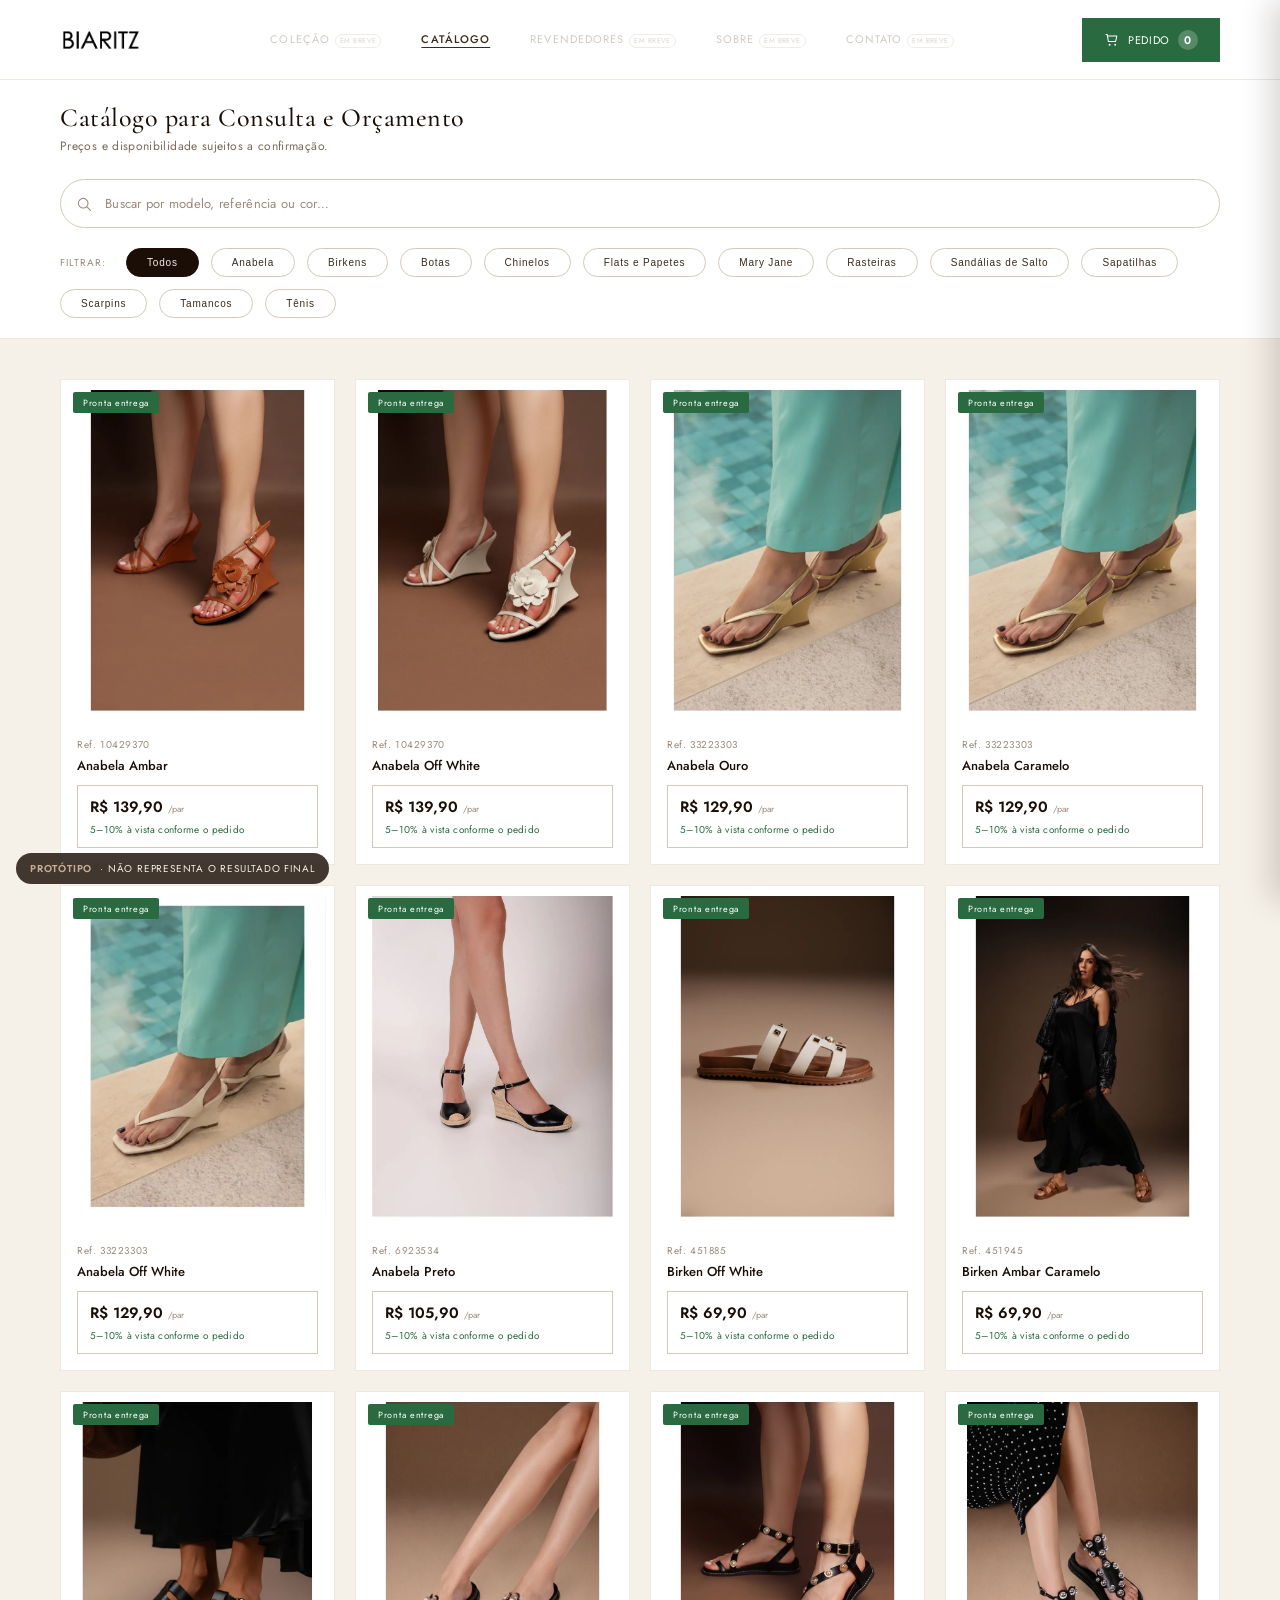
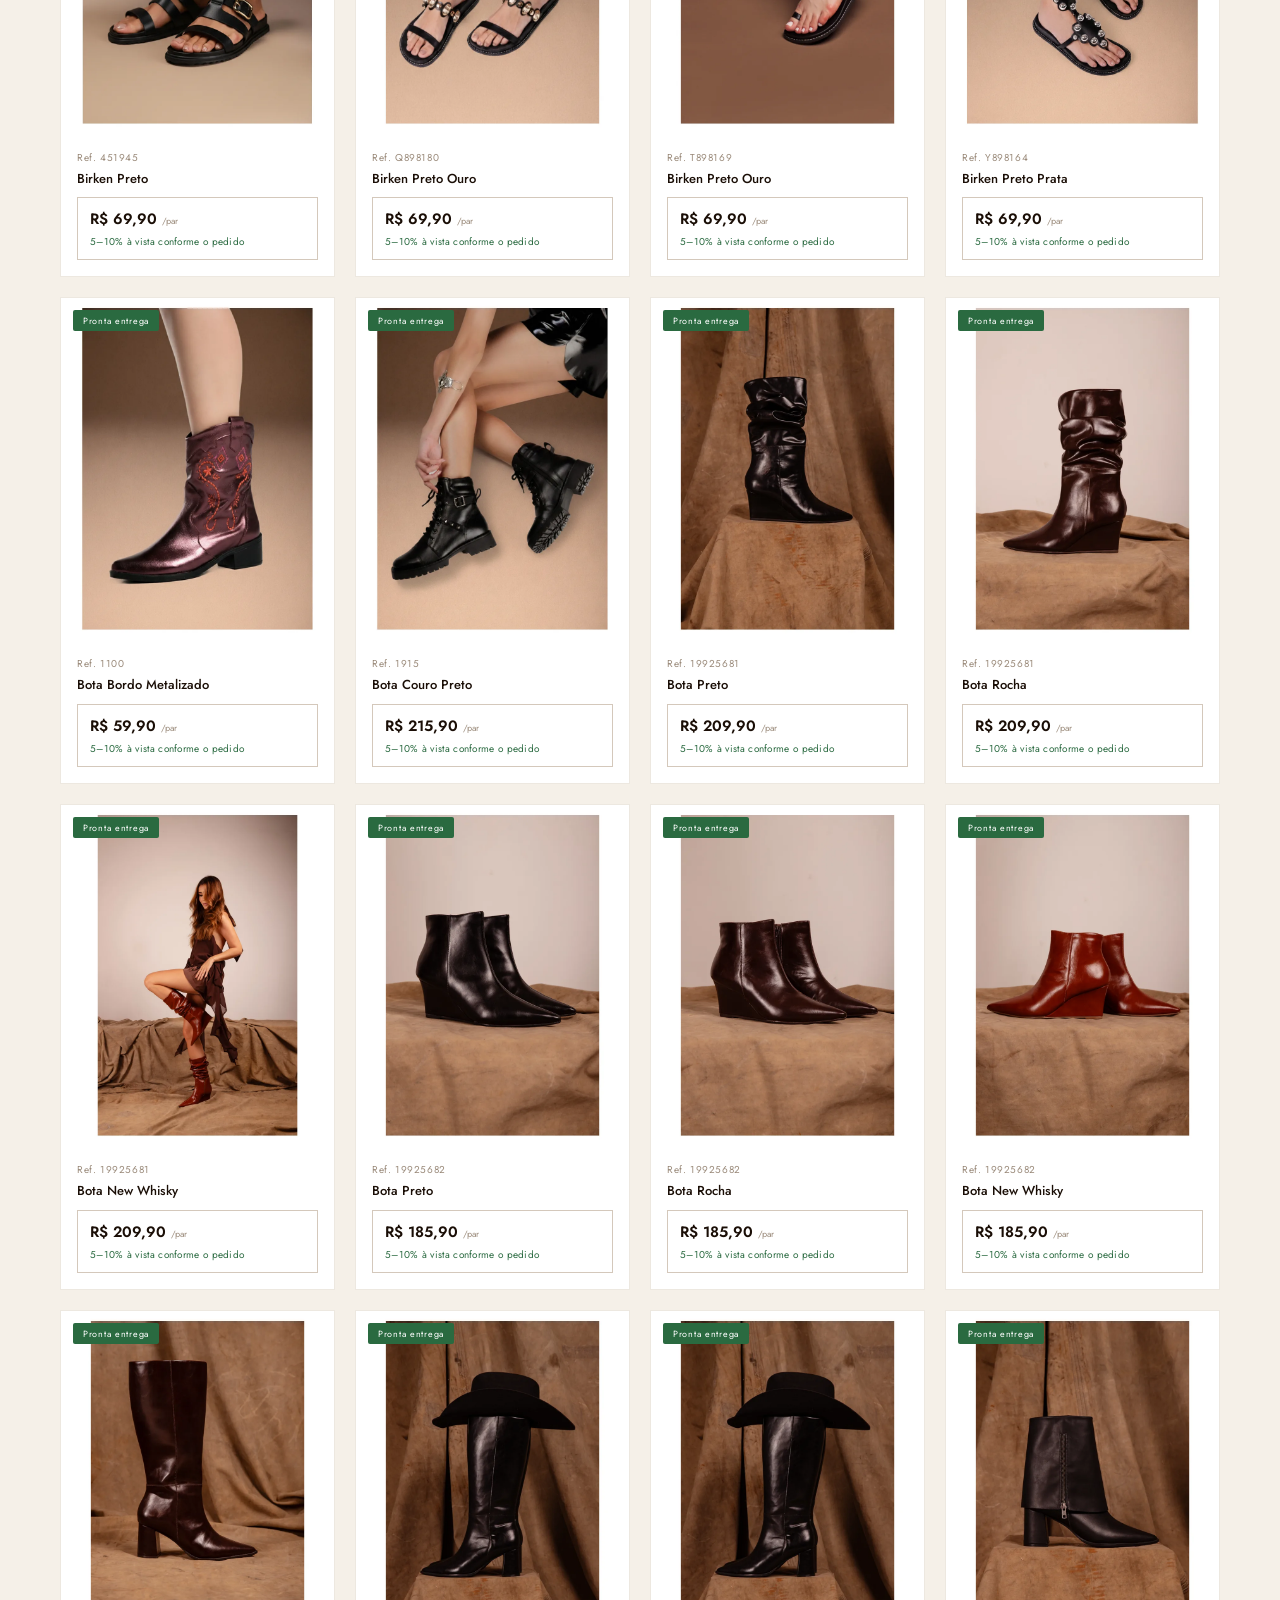
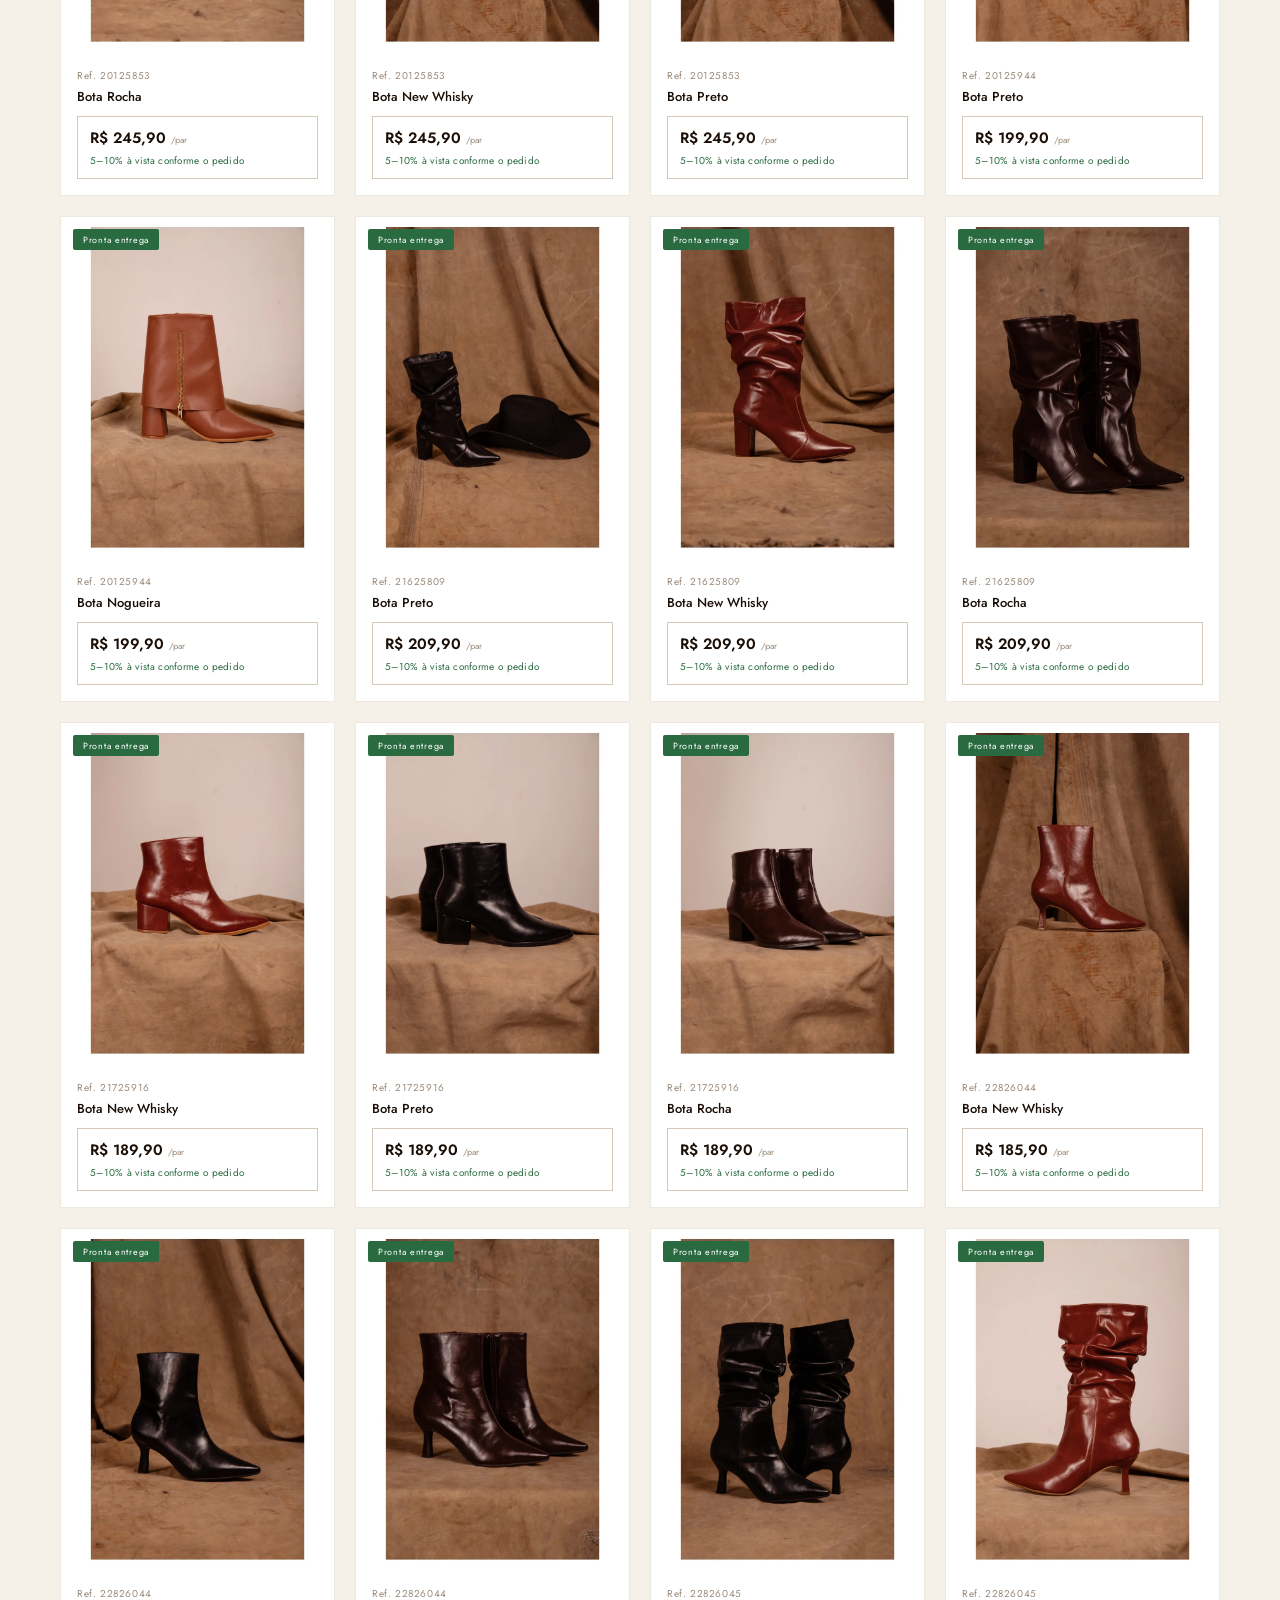
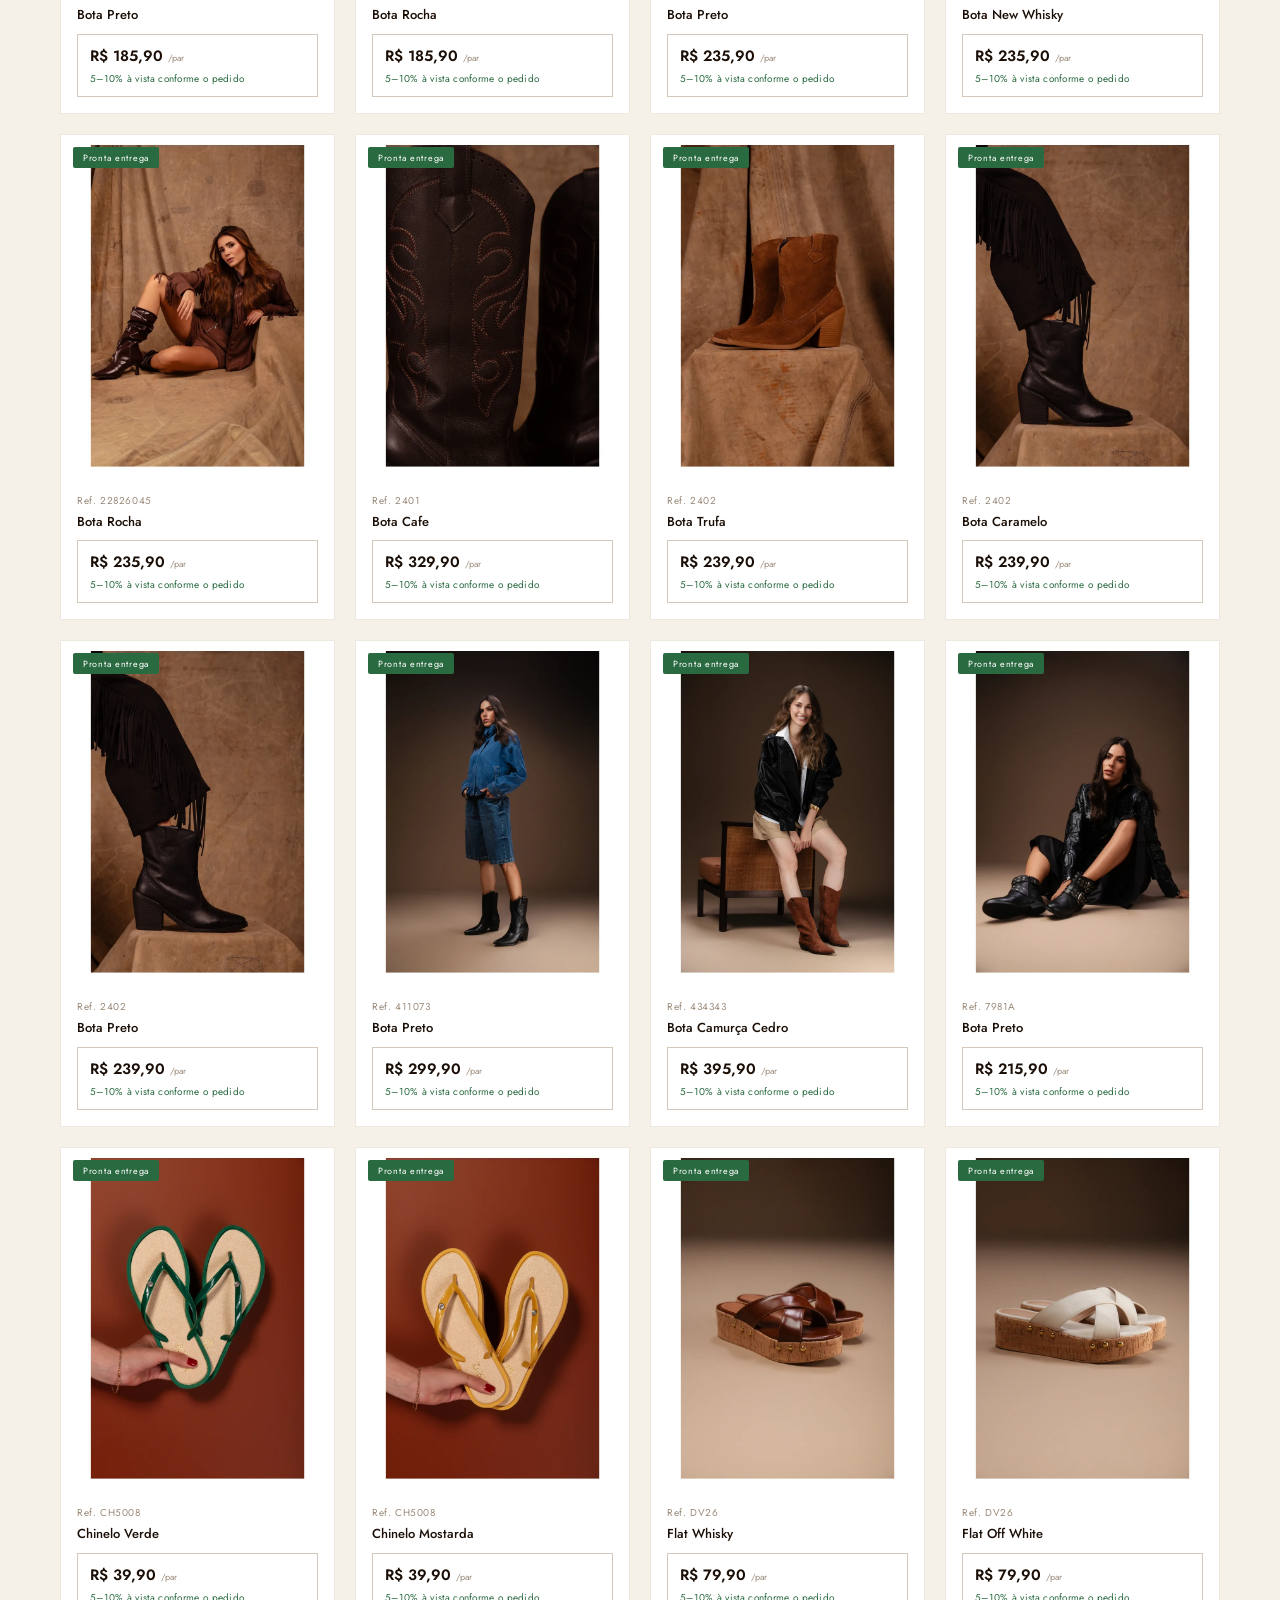
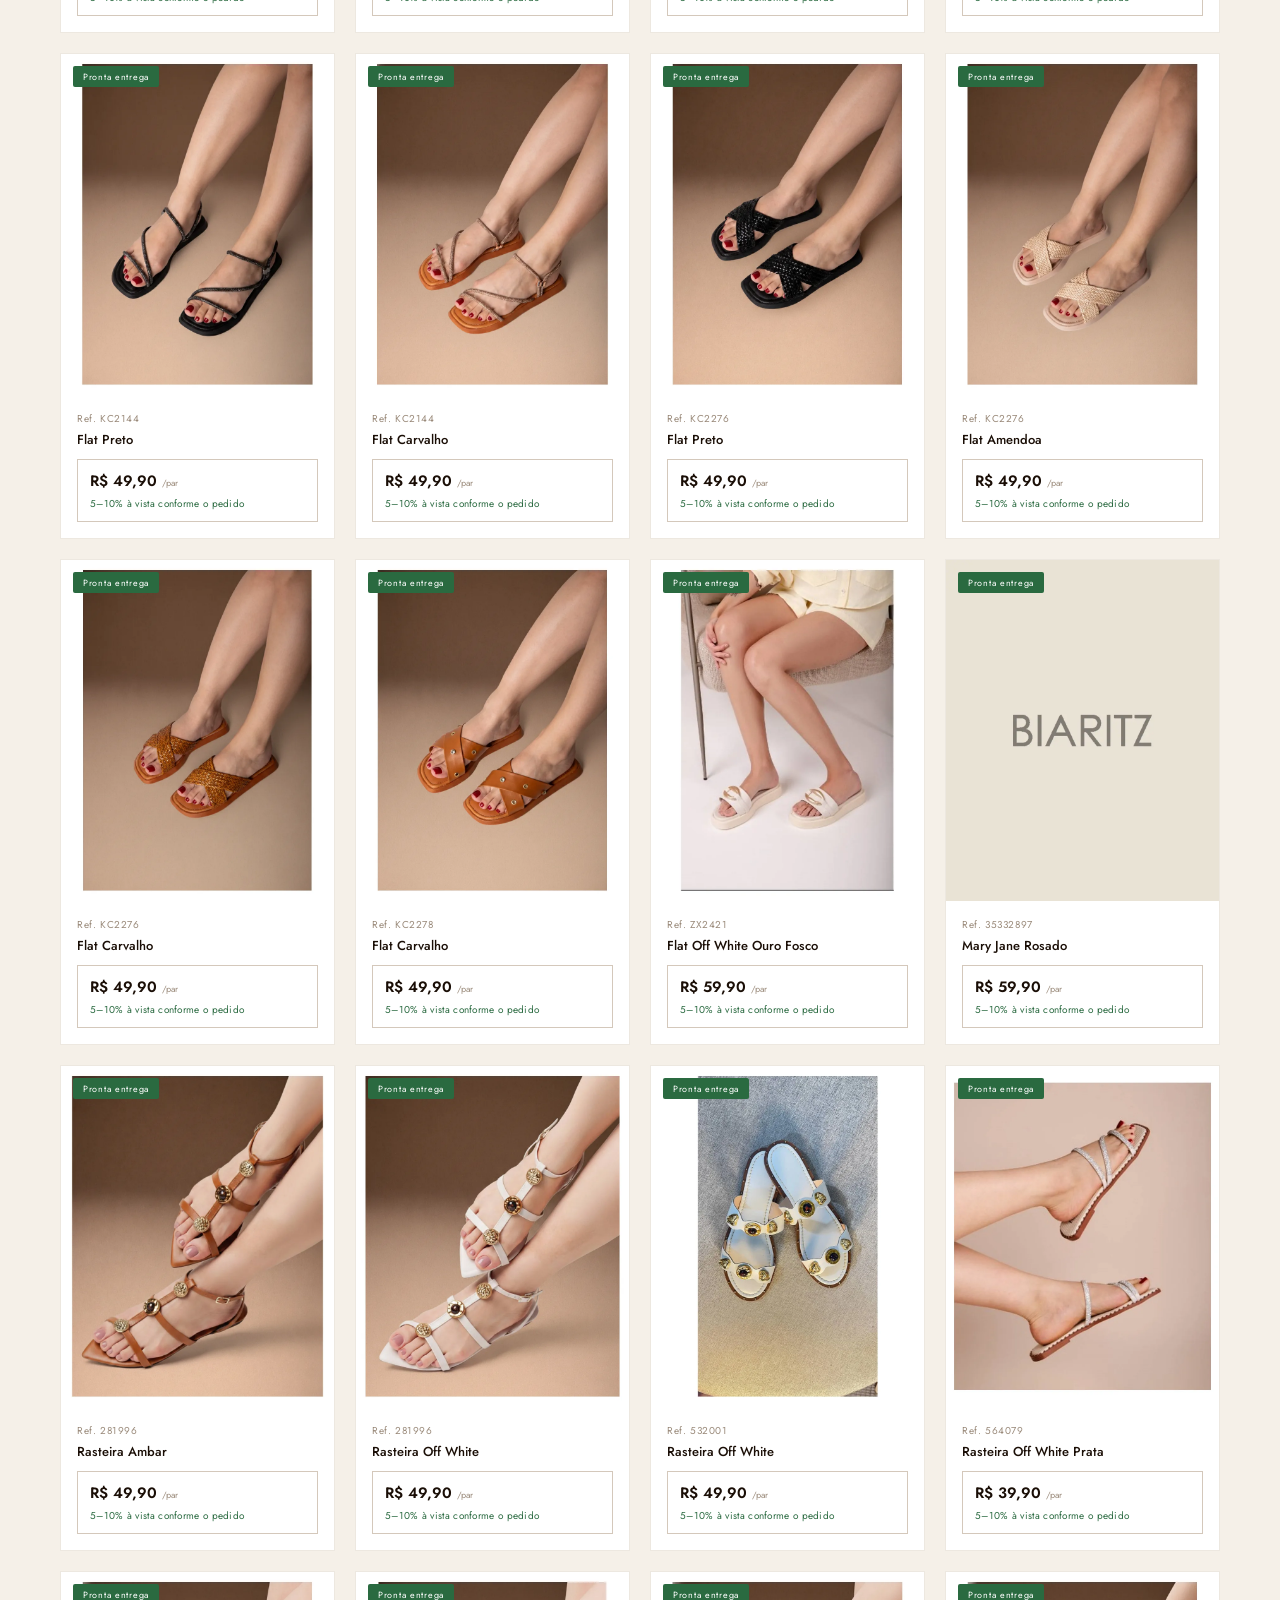
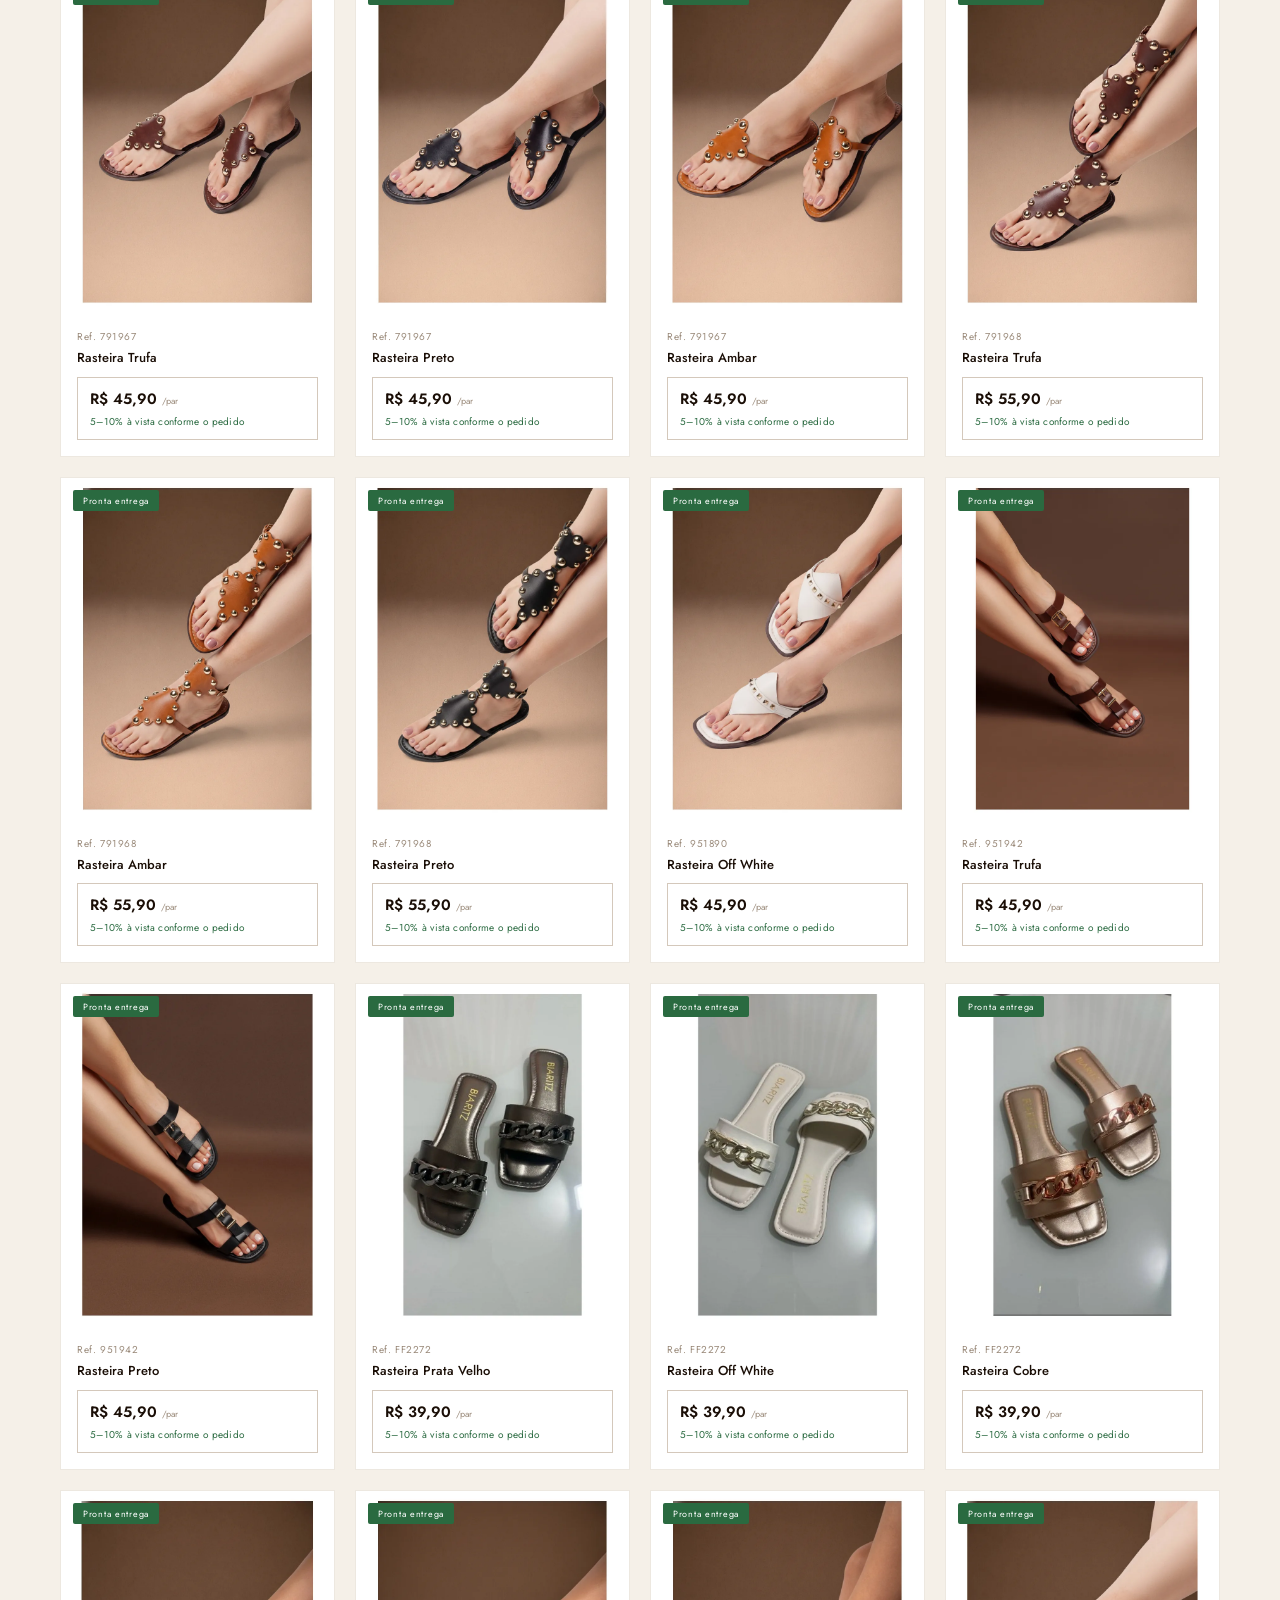
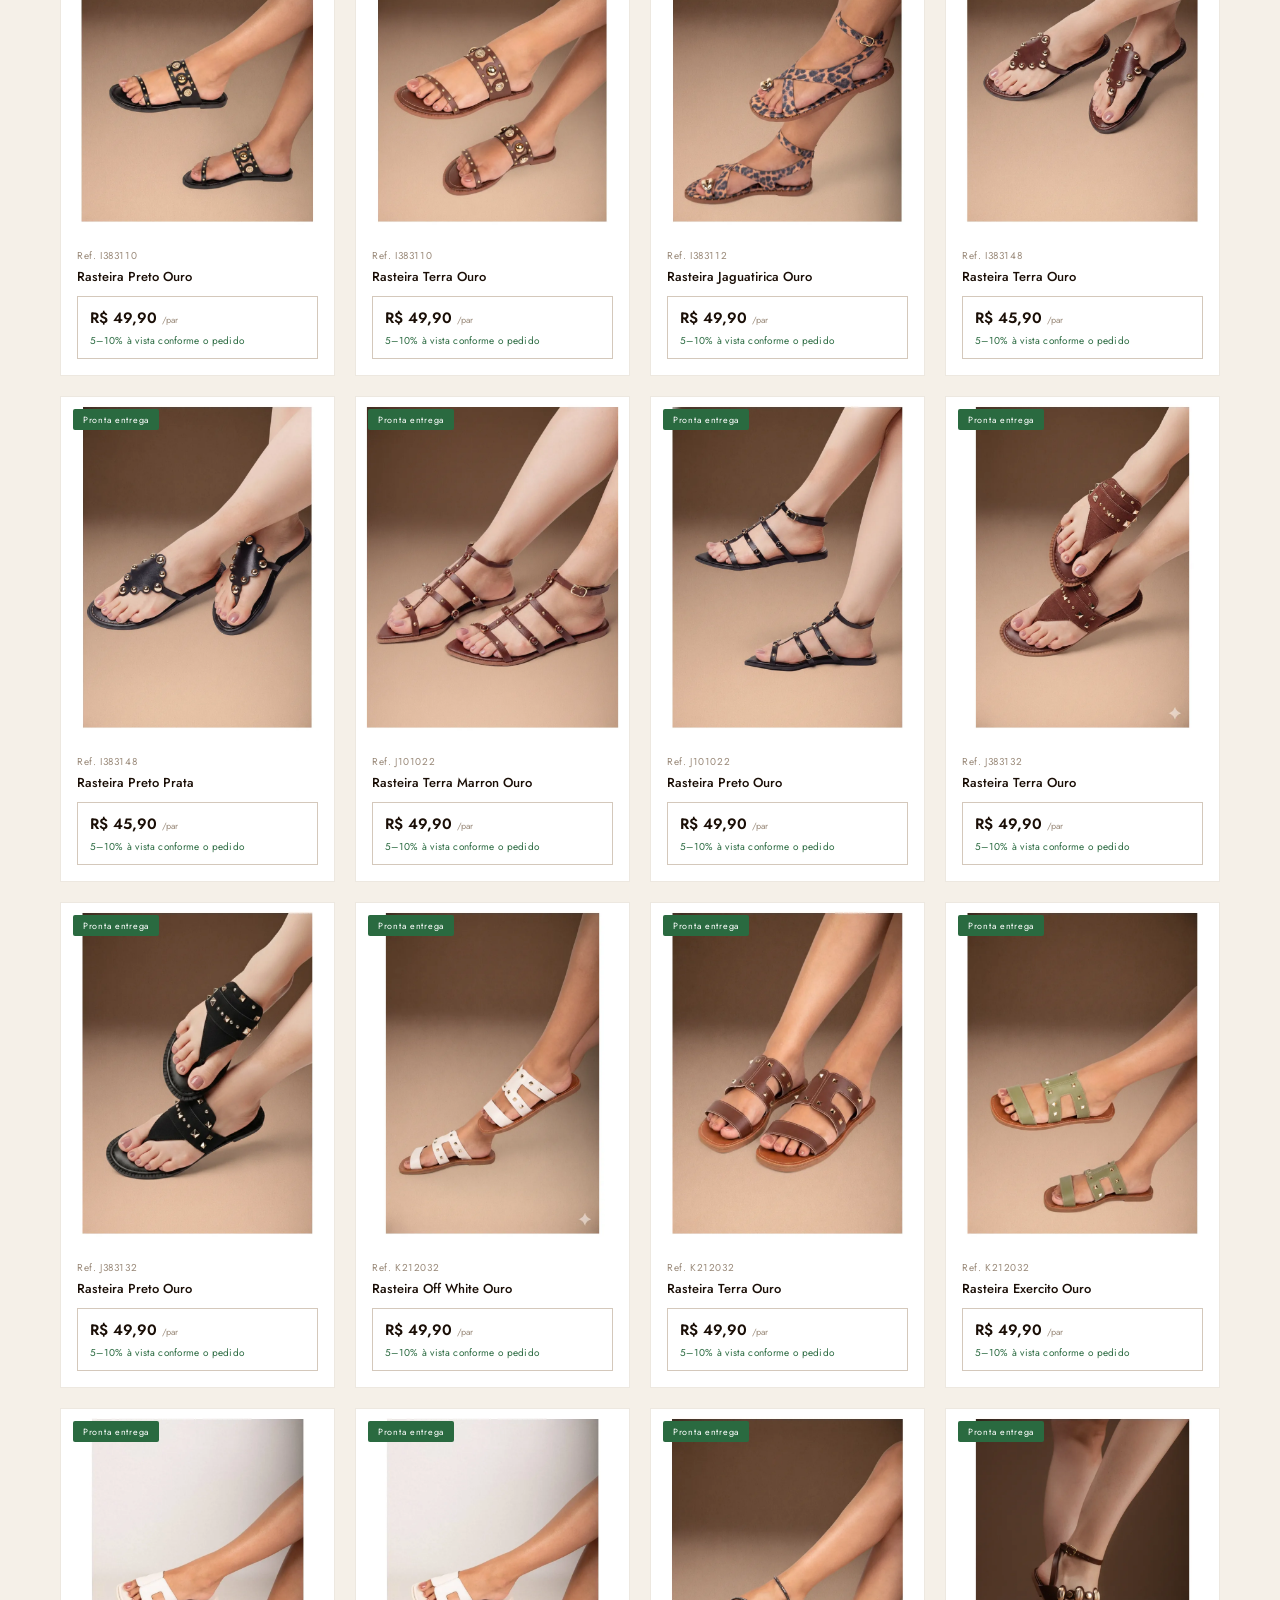
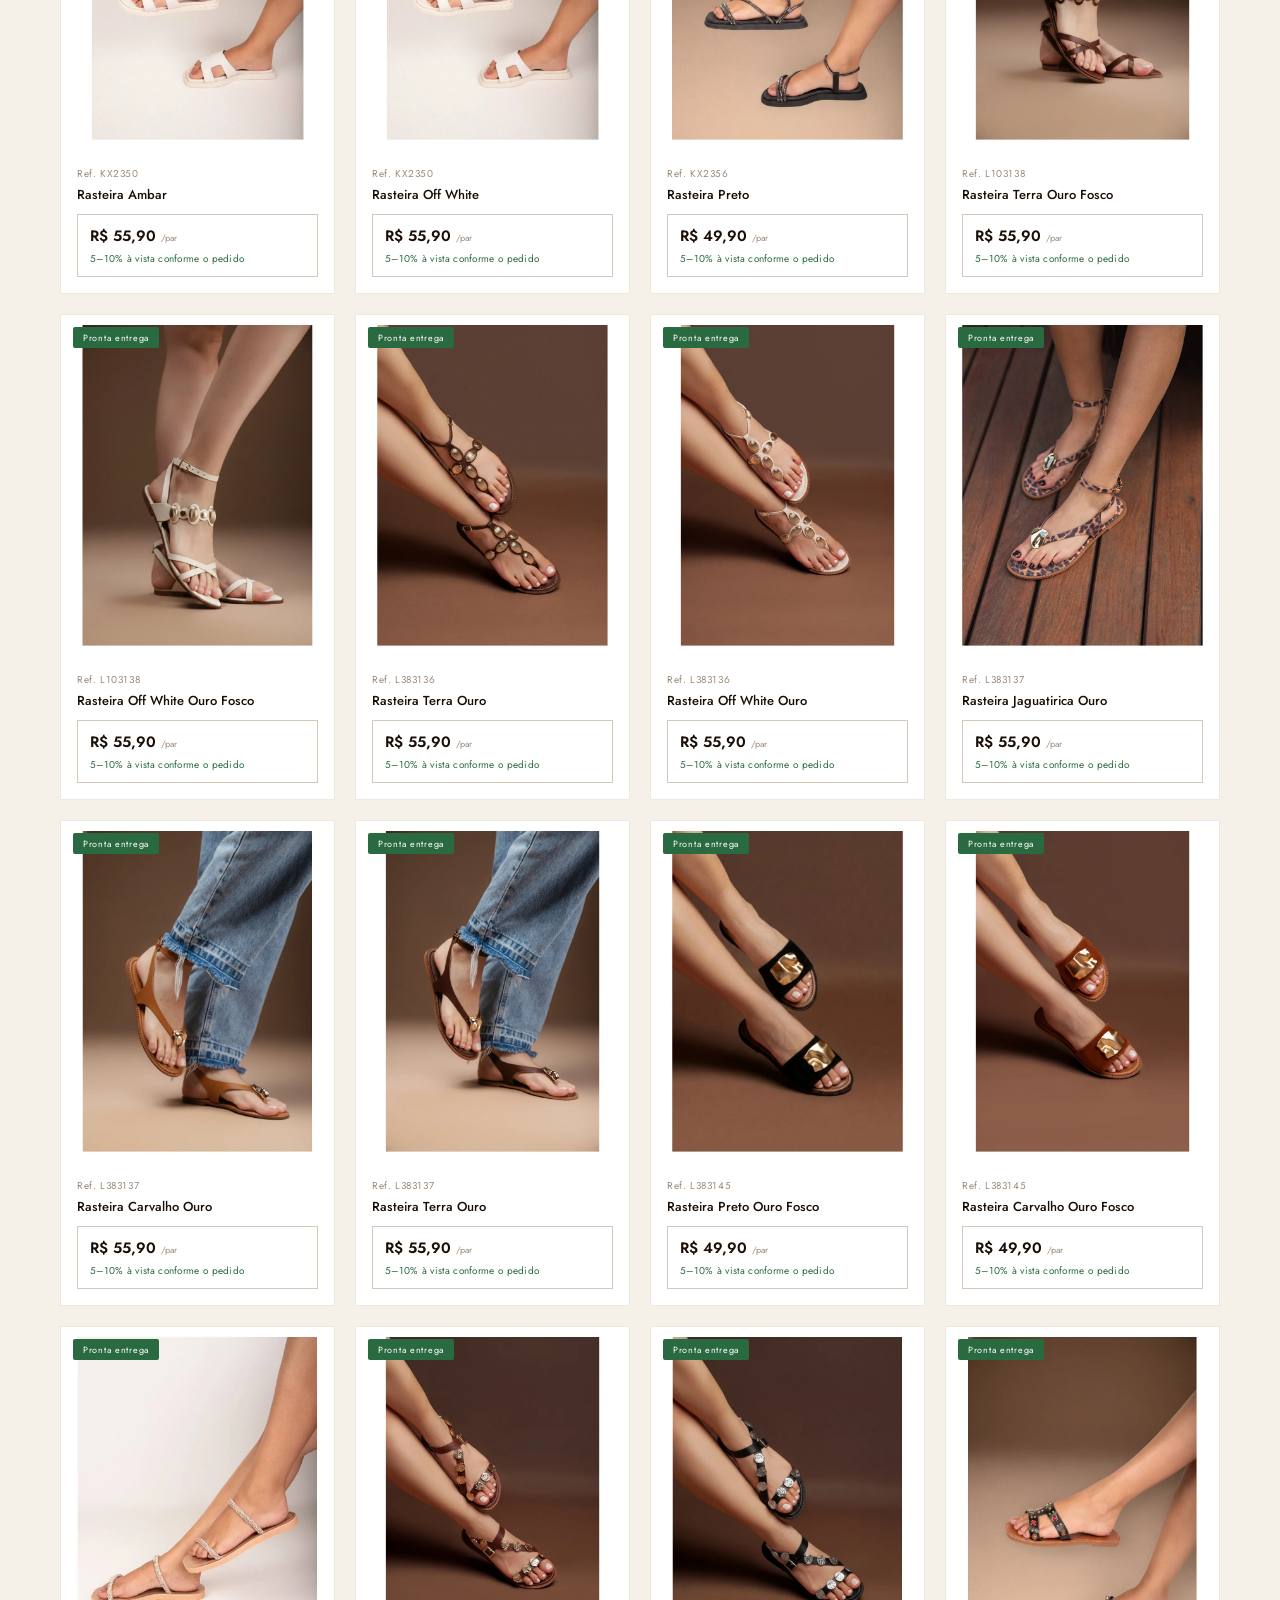
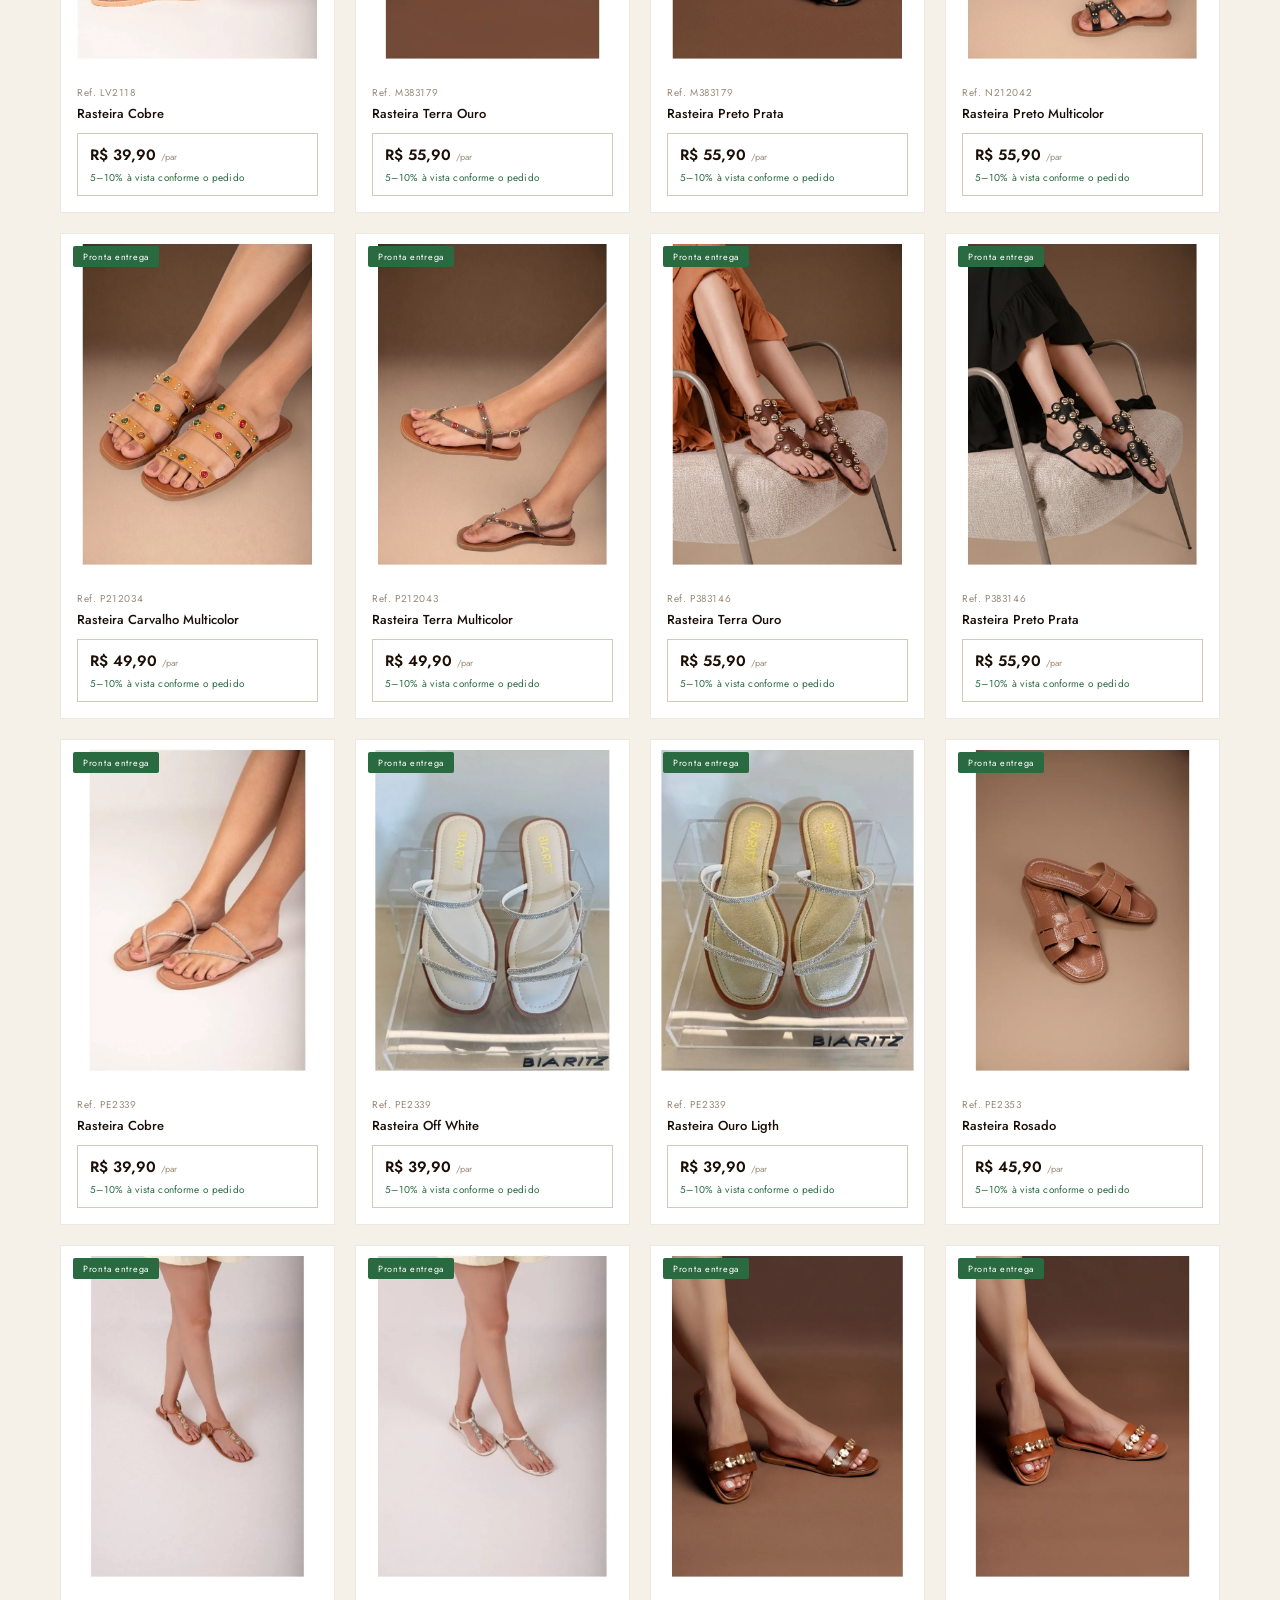
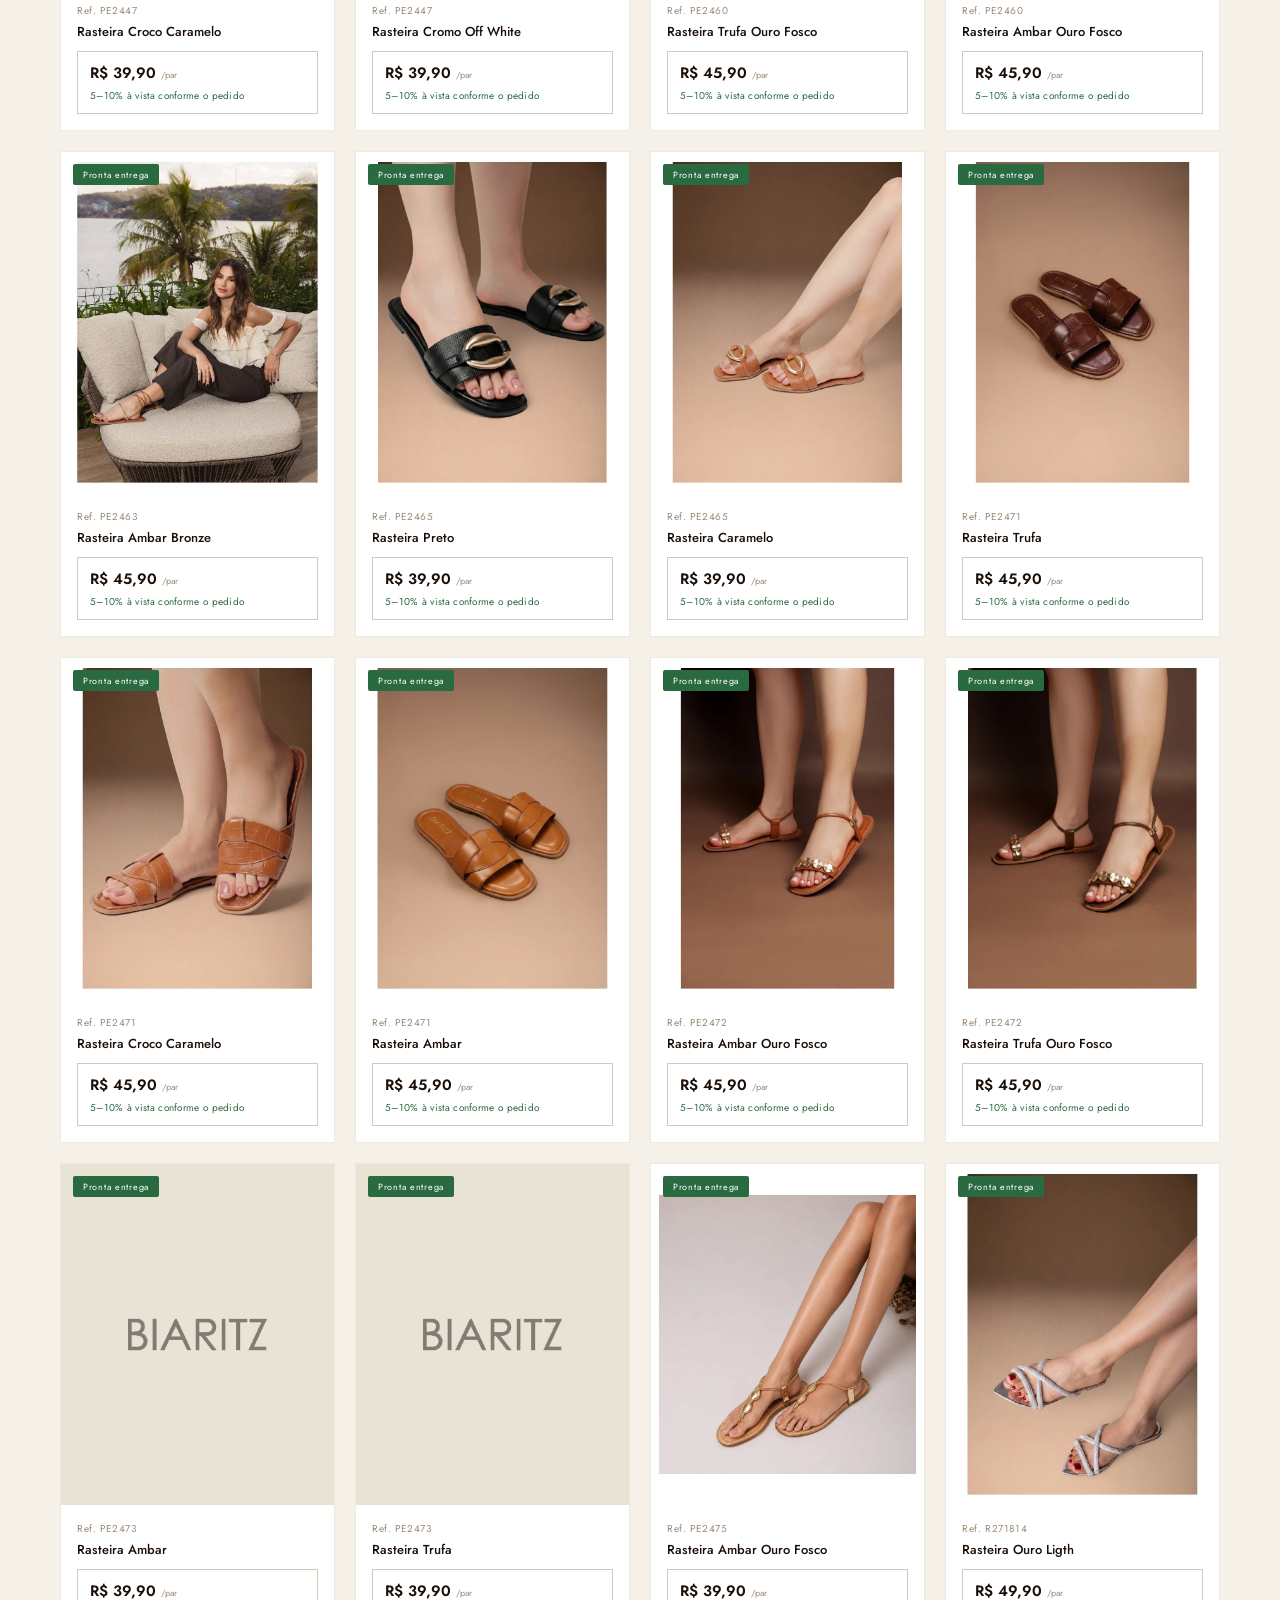
==== commit 4adc344b: "Otimiza performance do site + logo no header e ajustes de catálogo - Preload de products.json e app." ====
--- a/site/index.html
+++ b/site/index.html
@@ -6,12 +6,15 @@
   <title>Biaritz — Catálogo</title>
   <link rel="preconnect" href="https://fonts.googleapis.com">
   <link rel="preconnect" href="https://fonts.gstatic.com" crossorigin>
-  <link href="https://fonts.googleapis.com/css2?family=Cormorant+Garamond:wght@400;500;600&family=Jost:wght@300;400;500&display=swap" rel="stylesheet">
+  <link href="https://fonts.googleapis.com/css2?family=Cormorant+Garamond:wght@400;500;600&family=Jost:wght@300;400;500&display=swap" rel="stylesheet" media="print" onload="this.media='all'">
+  <noscript><link href="https://fonts.googleapis.com/css2?family=Cormorant+Garamond:wght@400;500;600&family=Jost:wght@300;400;500&display=swap" rel="stylesheet"></noscript>
   <link rel="stylesheet" href="styles.css">
+  <link rel="preload" href="products.json" as="fetch">
+  <link rel="preload" href="app.js" as="script">
 </head>
 <body data-page="catalogo">
   <header class="hdr">
-    <div class="brand">BIARITZ</div>
+    <a class="brand" href="index.html"><img src="logo.png" alt="BIARITZ" width="82" height="24" fetchpriority="high"></a>
     <nav>
       <a class="off" aria-disabled="true">Coleção</a>
       <a class="active" href="index.html">Catálogo</a>
@@ -25,6 +28,11 @@
     </button>
   </header>
 
+  <div class="cat-intro">
+    <h1>Catálogo para Consulta e Orçamento</h1>
+    <p>Preços e disponibilidade sujeitos a confirmação.</p>
+  </div>
+
   <div class="search-wrap">
     <svg class="search-ico" width="16" height="16" viewBox="0 0 20 20" fill="none"><circle cx="9" cy="9" r="6" stroke="currentColor" stroke-width="1.4"/><path d="M14 14l4 4" stroke="currentColor" stroke-width="1.4" stroke-linecap="round"/></svg>
     <input type="search" id="search" class="search" placeholder="Buscar por modelo, referência ou cor…" autocomplete="off">
@@ -35,7 +43,7 @@
     <button class="filters-arrow" id="filtersArrow" type="button" aria-label="Ver mais categorias"></button>
   </div>
   <main class="grid" id="grid"></main>
-  <div class="aviso">🗔 Grade fechada · a partir de 6 pares · mesmo modelo e cor · pedido mínimo 12 pares</div>
+  <div class="aviso">🗔 Grade fechada · mesmo modelo e cor · pedido mínimo 6 pares</div>
 
   <script src="app.js"></script>
 </body>
--- a/site/styles.css
+++ b/site/styles.css
@@ -37,10 +37,8 @@
   height: 80px; padding-inline: var(--pad);
   background: var(--white); border-bottom: 1px solid var(--line);
 }
-.hdr .brand {
-  font-family: var(--display); font-size: 22px; font-weight: 500;
-  letter-spacing: 0.18em; color: var(--ink);
-}
+.hdr .brand { display: inline-flex; align-items: center; line-height: 0; }
+.hdr .brand img { height: 24px; width: auto; display: block; }
 .hdr nav { display: flex; gap: 40px; }
 .hdr nav a {
   font-size: 11px; letter-spacing: 0.1em; text-transform: uppercase; color: var(--t1);
@@ -316,17 +314,56 @@
 .pi-x { background: none; border: none; font-size: 18px; color: var(--muted); cursor: pointer;
   align-self: flex-start; line-height: 1; }
 
-.frete { padding: 14px 24px; background: var(--alt); border-top: 1px solid var(--line); }
-.frete-msg { font-size: 12px; color: var(--t2); margin-bottom: 8px; }
+.frete { padding: 16px 24px; background: var(--alt); border-top: 1px solid var(--line); }
+.frete-msg { font-size: 12px; color: var(--t2); margin-bottom: 10px; }
 .frete-msg b { color: var(--ink); font-weight: 600; }
-.frete-bar { height: 6px; background: var(--line2); overflow: hidden; }
-.frete-bar span { display: block; height: 100%; background: var(--green);
-  transition: width .4s ease; }
+.frete-bar { position: relative; height: 10px; border-radius: 6px;
+  background: var(--line2); box-shadow: inset 0 1px 2px rgba(26,14,6,.12); overflow: hidden; }
+.frete-bar span { display: block; height: 100%; border-radius: 6px; width: 0;
+  background: linear-gradient(90deg, var(--green), #5fb07a);
+  background-size: 200% 100%; transition: width .7s cubic-bezier(.22,1,.36,1);
+  animation: freteShimmer 2.2s linear infinite; }
+.frete-bar.full span { background: linear-gradient(90deg, var(--green), #7bc98f); }
+.frete-bar.full { box-shadow: inset 0 1px 2px rgba(26,14,6,.12), 0 0 0 2px rgba(95,176,122,.28); }
+@keyframes freteShimmer { to { background-position: -200% 0; } }
+.fmark { position: absolute; top: 50%; width: 4px; height: 4px; border-radius: 50%;
+  background: var(--white); transform: translate(-50%, -50%); z-index: 2;
+  box-shadow: 0 0 0 1px var(--line2); transition: .3s; }
+.fmark.hit { width: 9px; height: 9px; background: #fff;
+  box-shadow: 0 0 0 2px var(--green), 0 0 8px rgba(95,176,122,.6);
+  animation: freteHit .45s ease; }
+@keyframes freteHit { 0% { transform: translate(-50%,-50%) scale(.2); }
+  60% { transform: translate(-50%,-50%) scale(1.4); } 100% { transform: translate(-50%,-50%) scale(1); } }
+.frete-ticks { position: relative; height: 14px; margin-top: 6px; font-size: 9px; color: var(--t3); }
+.frete-ticks span { position: absolute; transform: translateX(-100%); white-space: nowrap; letter-spacing: .03em; }
+.frete-ticks span:first-child { transform: translateX(-50%); }
+
+/* voar pro carrinho + bump do badge */
+.fly-cart { position: fixed; z-index: 60; object-fit: cover; pointer-events: none;
+  border-radius: 6px; box-shadow: 0 8px 24px rgba(26,14,6,.3);
+  transition: transform .75s cubic-bezier(.5,-0.3,.5,1), opacity .75s ease; }
+.cart-bump { animation: cartBump .45s ease; }
+@keyframes cartBump { 0%,100% { transform: scale(1); }
+  30% { transform: scale(1.18); } 60% { transform: scale(.94); } }
+@media (prefers-reduced-motion: reduce) {
+  .frete-bar span, .fly-cart, .cart-bump { animation: none; transition: none; }
+}
+
+.cat-intro { padding: 22px var(--pad) 4px; background: var(--white); }
+.cat-intro h1 { font-family: var(--display); font-weight: 500; font-size: 26px; letter-spacing: .02em; color: var(--ink); margin: 0; }
+.cat-intro p { font-size: 12px; color: var(--t3); margin: 4px 0 0; letter-spacing: .03em; }
+.ped-aviso { font-size: 11px; color: var(--t3); text-align: center; margin: 6px 0 2px; letter-spacing: .03em; }
 
 .ped-foot { background: var(--white); border-top: 1px solid var(--line); padding: 18px 24px;
   display: flex; flex-direction: column; gap: 8px; }
 .ped-tot { display: flex; justify-content: space-between; font-size: 13px; color: var(--t2); }
 .ped-tot b { color: var(--ink); }
+.ped-mini { display: flex; gap: 0; border: 1px solid rgba(26,14,6,.08);
+  border-radius: 8px; overflow: hidden; }
+.pm-cell { flex: 1; display: flex; align-items: baseline; justify-content: center; gap: 6px;
+  padding: 8px 6px; font-size: 12px; color: var(--t3); }
+.pm-cell + .pm-cell { border-left: 1px solid rgba(26,14,6,.08); }
+.pm-cell b { color: var(--ink); font-size: 15px; font-weight: 600; }
 .ped-valor { padding-top: 8px; border-top: 1px solid var(--line); font-size: 14px; }
 .ped-valor b { font-family: var(--display); font-size: 20px; }
 .ped-avista { font-size: 12px; color: var(--green); }
@@ -401,4 +438,33 @@
   .grade { flex-wrap: wrap; gap: 14px; padding-top: 24px; }
   .grade .ginfo { flex-basis: 100%; }
   .grade .gprice-box { flex: 1; text-align: right; min-width: 0; }
-}
+
+  /* Drawer "Meu pedido" compacto no mobile */
+  .ped-head { padding: 14px 16px; }
+  .ped-title { font-size: 18px; }
+  .ped-mod { font-size: 10px; }
+  .ped-close { font-size: 22px; }
+  .ped-list { padding: 6px 14px; }
+  .ped-item { padding: 10px 4px; gap: 10px; }
+  .ped-item img { width: 44px; height: 56px; }
+  .pi-name { font-size: 12px; }
+  .pi-sub { font-size: 9px; margin: 1px 0 6px; }
+  .pi-qty button { width: 24px; height: 24px; font-size: 14px; }
+  .pi-pares { font-size: 9px; }
+  .frete-msg { font-size: 11px; margin-bottom: 8px; }
+  .ped-foot { padding: 10px 16px; gap: 4px; }
+  /* mini-tabela grades/pares compacta + libera tela */
+  .pm-cell { padding: 6px; font-size: 11px; }
+  .pm-cell b { font-size: 14px; }
+  .frete-ticks { display: none; }
+  .ped-aviso { display: none; }
+  .ped-valor { padding-top: 6px; font-size: 13px; }
+  .ped-valor b { font-size: 17px; }
+  .ped-avista { font-size: 11px; }
+  .btn-continuar { margin-top: 5px; padding: 10px; font-size: 10px; }
+  .btn-wa { padding: 10px; font-size: 10px; }
+  .ped-foot .btn-wa { margin-top: 5px; }
+  .ped-foot .btn-wa + .btn-wa { margin-top: 6px; }
+  .frete { padding: 10px 16px; }
+  .frete-bar { height: 8px; }
+}
